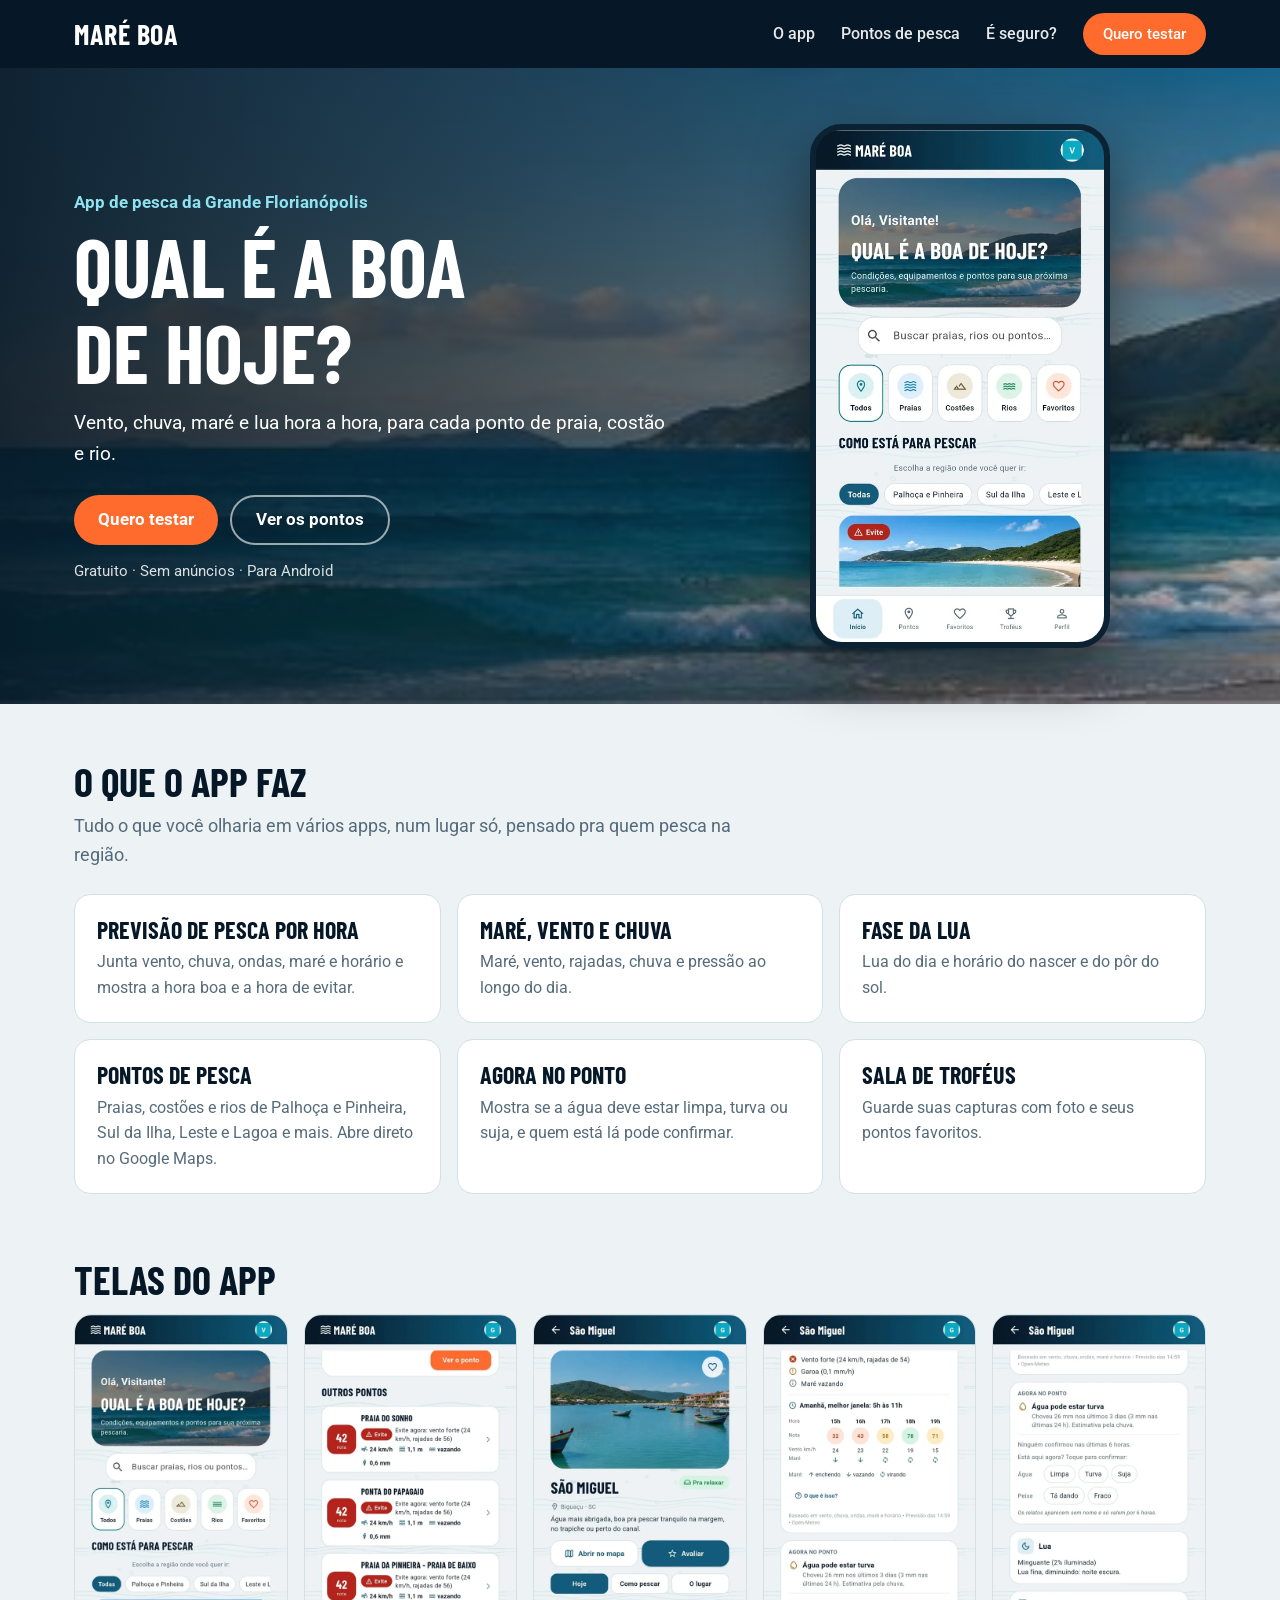
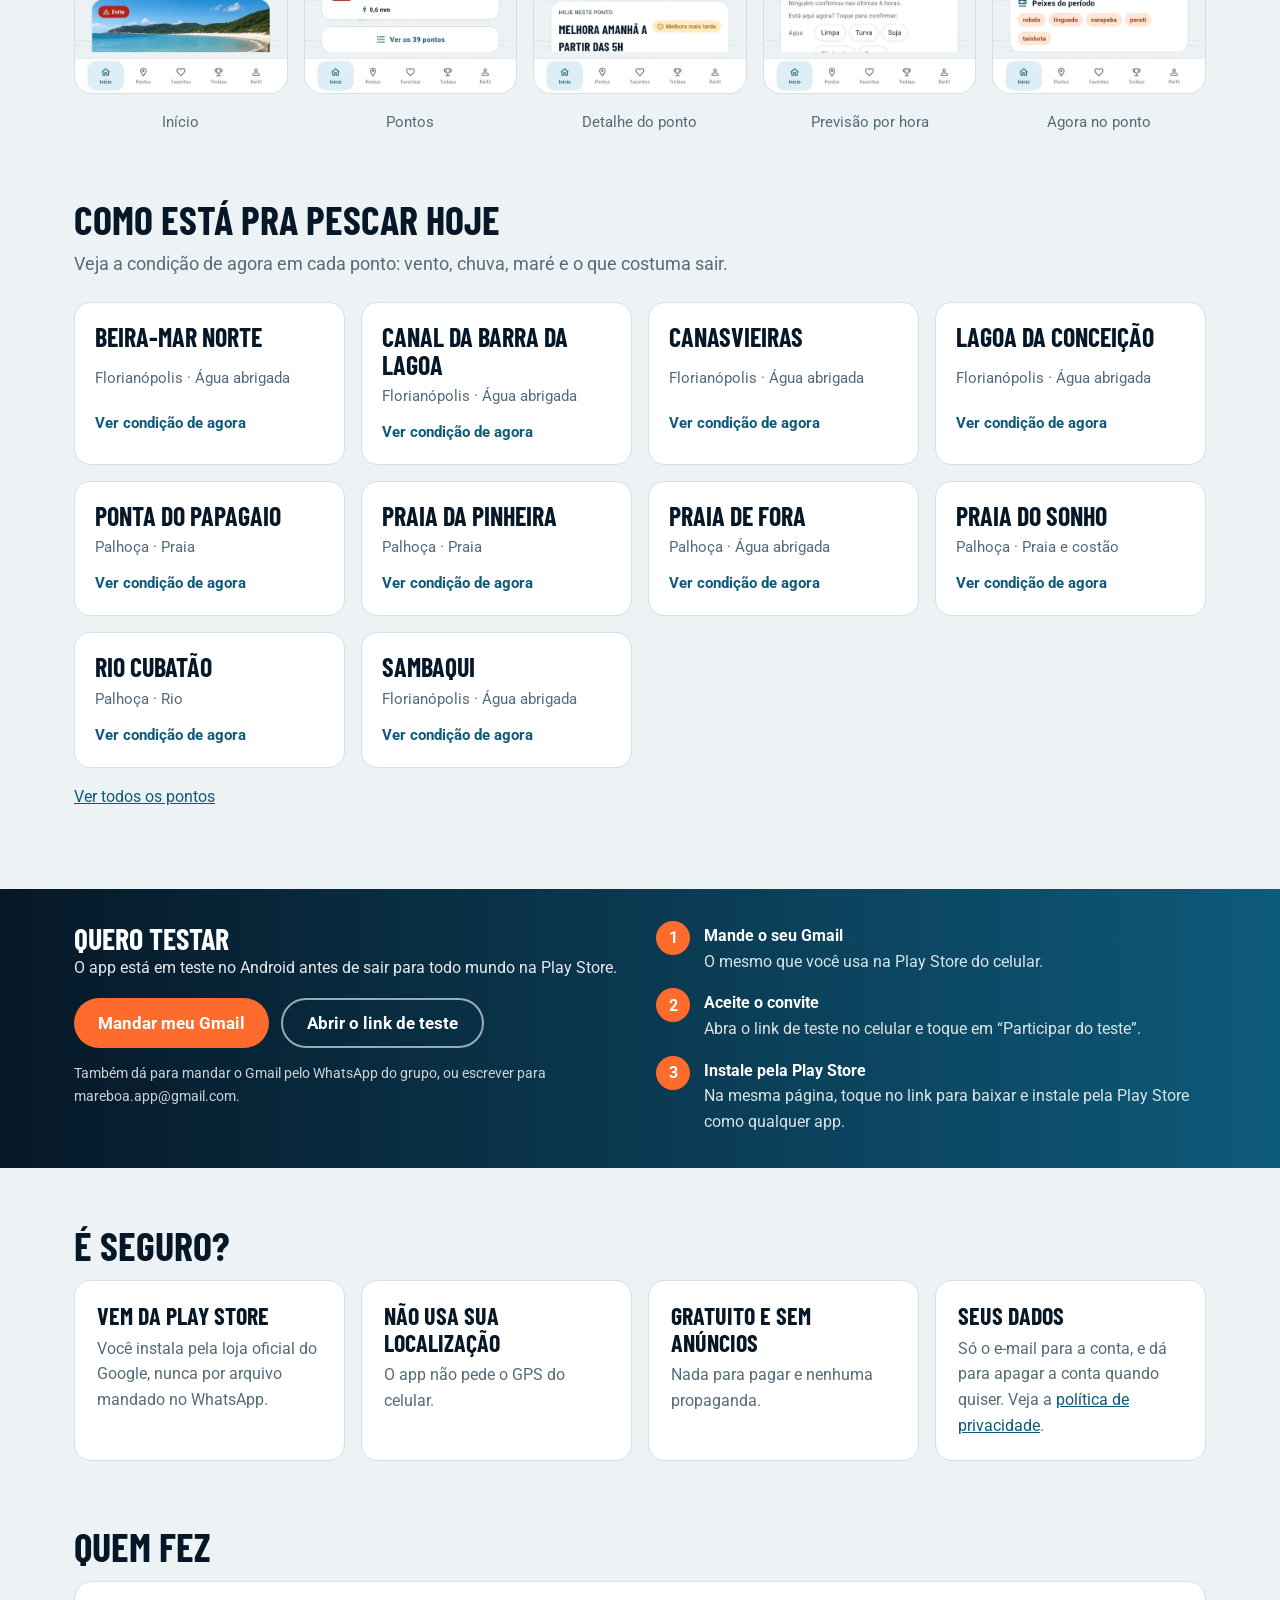
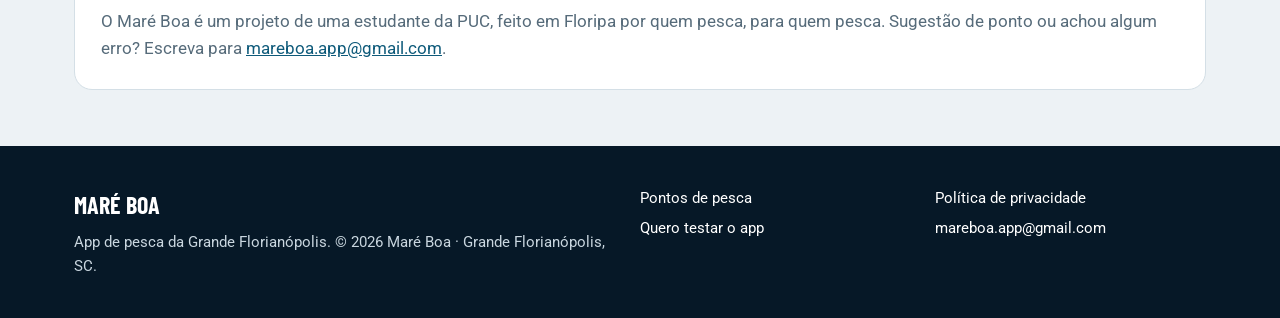
==== index.html @ 7b596baa "Site novo: paginas dos pontos de pesca com condicao ao vivo, layout de site e sitemap" ====
<!doctype html>
<html lang="pt-BR">
<head>
<meta charset="utf-8">
<meta name="viewport" content="width=device-width, initial-scale=1">
<title>Maré Boa · App de pesca da Grande Florianópolis</title>
<meta name="description" content="Pontos de pesca, vento, chuva, maré e lua hora a hora na Grande Florianópolis. App gratuito, sem anúncios.">
<link rel="canonical" href="https://mareboa.app.br/">
<meta name="theme-color" content="#061827">
<meta property="og:type" content="website">
<meta property="og:title" content="Maré Boa · Qual é a boa de hoje?">
<meta property="og:description" content="Pontos de pesca, vento, chuva, maré e lua hora a hora na Grande Florianópolis. Gratuito e sem anúncios.">
<meta property="og:image" content="https://mareboa.app.br/img/destaque.jpg">
<meta property="og:url" content="https://mareboa.app.br/">
<link rel="icon" href="favicon.png" type="image/png">
<link rel="apple-touch-icon" href="apple-touch-icon.png">
<script>
// Link de "redefinir senha" do e-mail chega aqui; manda para a página certa
(function () {
  var h = location.hash;
  if (/type=recovery/.test(h) || /error_code=/.test(h)) {
    location.replace("redefinir-senha/" + h);
  }
})();
</script>
<link rel="preconnect" href="https://fonts.googleapis.com">
<link rel="stylesheet" href="https://fonts.googleapis.com/css2?family=Barlow+Condensed:wght@600;700&family=Roboto:wght@400;500;700&display=swap">
<link rel="stylesheet" href="/pontos/pontos.css">
<style>
/* Página inicial: usa o mesmo estilo das páginas dos pontos (pontos/pontos.css) */
.home-hero .wrap { display: grid; grid-template-columns: minmax(0, 1.1fr) minmax(0, .9fr); gap: 40px; align-items: center; padding-top: 56px; padding-bottom: 56px; }
.home-hero h1 { max-width: 12ch; }
.home-hero .btns { display: flex; flex-wrap: wrap; gap: 12px; margin-top: 26px; }
.home-hero .btn-ghost { border: 2px solid rgba(255,255,255,.6); color: #fff; }
.home-hero .facts-line { margin-top: 14px; font-size: 15px; opacity: .85; }
.phone { justify-self: center; width: min(300px, 100%); border-radius: 32px; border: 6px solid #0B2233; box-shadow: 0 24px 60px rgba(0,0,0,.45); overflow: hidden; background: #0B2233; }
.phone img { display: block; width: 100%; height: auto; }
@media (max-width: 860px) { .home-hero .wrap { grid-template-columns: minmax(0, 1fr); padding-top: 30px; padding-bottom: 36px; } .phone { display: none; } }

.section { padding-top: 56px; padding-bottom: 8px; }
.section > h2 { font-size: clamp(30px, 4vw, 40px); }
.lead { color: var(--soft); font-size: 18px; max-width: 44rem; margin: -4px 0 24px; }
.features { display: grid; grid-template-columns: repeat(3, minmax(0, 1fr)); gap: 16px; }
.feature { background: var(--surface); border: 1px solid var(--border); border-radius: 16px; padding: 22px; }
.feature b { display: block; font-family: var(--title); font-size: 24px; line-height: 1.1; color: var(--primary-dark); text-transform: uppercase; margin-bottom: 6px; }
.feature span { color: var(--soft); }
@media (max-width: 900px) { .features { grid-template-columns: repeat(2, minmax(0, 1fr)); } }
@media (max-width: 560px) { .features { grid-template-columns: minmax(0, 1fr); } }

.shots { display: grid; grid-template-columns: repeat(5, minmax(0, 1fr)); gap: 16px; }
.shots figure { margin: 0; }
.shots img { width: 100%; height: auto; aspect-ratio: 9 / 16; border-radius: 18px; border: 1px solid var(--border); background: var(--surface); }
.shots figcaption { font-size: 15px; color: var(--soft); text-align: center; margin-top: 8px; }
.hint { display: none; font-size: 14px; color: var(--soft); margin: 6px 0 0; }
@media (max-width: 900px) {
  .shots { display: flex; overflow-x: auto; scroll-snap-type: x mandatory; margin: 0 -16px; padding: 2px 16px 8px; }
  .shots figure { flex: 0 0 auto; width: 190px; scroll-snap-align: start; }
  .hint { display: block; }
}

.band .testar { display: grid; grid-template-columns: minmax(0, 1fr) minmax(0, 1fr); gap: 32px; align-items: start; }
.testar h2 { color: #fff; }
.testar p { margin: 0 0 18px; opacity: .9; }
.steps { margin: 0; padding: 0; list-style: none; counter-reset: s; display: grid; gap: 16px; }
.steps li { position: relative; padding-left: 48px; counter-increment: s; }
.steps li::before { content: counter(s); position: absolute; left: 0; top: -2px; width: 34px; height: 34px; border-radius: 50%; background: var(--accent); color: #fff; font-weight: 700; display: grid; place-items: center; }
.steps b { display: block; }
.steps span { opacity: .85; }
.testar .btns { display: flex; flex-wrap: wrap; gap: 12px; margin-top: 8px; }
.testar .btn-ghost { border: 2px solid rgba(255,255,255,.6); color: #fff; }
.testar .note { font-size: 14px; opacity: .8; margin: 14px 0 0; }
@media (max-width: 860px) { .band .testar { grid-template-columns: minmax(0, 1fr); gap: 20px; } }

.safe { display: grid; grid-template-columns: repeat(4, minmax(0, 1fr)); gap: 16px; }
@media (max-width: 900px) { .safe { grid-template-columns: repeat(2, minmax(0, 1fr)); } }
@media (max-width: 560px) { .safe { grid-template-columns: minmax(0, 1fr); } }
.quem { padding-bottom: 56px; }
.quem .card p { margin: 0; color: var(--soft); font-size: 17px; }
</style>
</head>
<body>

<header class="bar"><div class="wrap">
  <a class="logo" href="/">MARÉ BOA</a>
  <nav class="menu"><a href="#app">O app</a><a href="/pontos/">Pontos de pesca</a><a href="#seguro">É seguro?</a><a class="btn btn-accent" href="#testar">Quero testar</a></nav>
</div></header>

<section class="hero home-hero"><div class="wrap">
  <div>
    <div class="where">App de pesca da Grande Florianópolis</div>
    <h1>Qual é a boa de hoje?</h1>
    <p>Vento, chuva, maré e lua hora a hora, para cada ponto de praia, costão e rio.</p>
    <div class="btns">
      <a class="btn btn-accent" href="#testar">Quero testar</a>
      <a class="btn btn-ghost" href="/pontos/">Ver os pontos</a>
    </div>
    <p class="facts-line">Gratuito · Sem anúncios · Para Android</p>
  </div>
  <div class="phone"><img src="img/1-inicio.webp" alt="Tela inicial do app Maré Boa" width="540" height="960"></div>
</div></section>

<section class="wrap section" id="app">
  <h2>O que o app faz</h2>
  <p class="lead">Tudo o que você olharia em vários apps, num lugar só, pensado pra quem pesca na região.</p>
  <div class="features">
    <div class="feature"><b>Previsão de pesca por hora</b><span>Junta vento, chuva, ondas, maré e horário e mostra a hora boa e a hora de evitar.</span></div>
    <div class="feature"><b>Maré, vento e chuva</b><span>Maré, vento, rajadas, chuva e pressão ao longo do dia.</span></div>
    <div class="feature"><b>Fase da lua</b><span>Lua do dia e horário do nascer e do pôr do sol.</span></div>
    <div class="feature"><b>Pontos de pesca</b><span>Praias, costões e rios de Palhoça e Pinheira, Sul da Ilha, Leste e Lagoa e mais. Abre direto no Google Maps.</span></div>
    <div class="feature"><b>Agora no ponto</b><span>Mostra se a água deve estar limpa, turva ou suja, e quem está lá pode confirmar.</span></div>
    <div class="feature"><b>Sala de Troféus</b><span>Guarde suas capturas com foto e seus pontos favoritos.</span></div>
  </div>
</section>

<section class="wrap section">
  <h2>Telas do app</h2>
  <div class="shots" tabindex="0" aria-label="Telas do app">
    <figure><img src="img/1-inicio.webp" alt="Tela inicial" width="540" height="960" loading="lazy"><figcaption>Início</figcaption></figure>
    <figure><img src="img/2-pontos.webp" alt="Lista de pontos de pesca" width="540" height="960" loading="lazy"><figcaption>Pontos</figcaption></figure>
    <figure><img src="img/3-ponto.webp" alt="Detalhe de um ponto" width="540" height="960" loading="lazy"><figcaption>Detalhe do ponto</figcaption></figure>
    <figure><img src="img/4-previsao-por-hora.webp" alt="Previsão por hora" width="540" height="960" loading="lazy"><figcaption>Previsão por hora</figcaption></figure>
    <figure><img src="img/5-agora-no-ponto.webp" alt="Agora no ponto" width="540" height="960" loading="lazy"><figcaption>Agora no ponto</figcaption></figure>
  </div>
  <p class="hint">Arraste para o lado para ver mais.</p>
</section>

<section class="wrap section" id="pontos">
  <h2>Como está pra pescar hoje</h2>
  <p class="lead">Veja a condição de agora em cada ponto: vento, chuva, maré e o que costuma sair.</p>
  <div class="cards">
<!-- pontos:inicio -->
    <a class="pcard" href="/pontos/beira-mar-norte/"><strong>Beira-mar Norte</strong><span>Florianópolis · Água abrigada</span><em>Ver condição de agora</em></a>
    <a class="pcard" href="/pontos/canal-da-barra-da-lagoa/"><strong>Canal da Barra da Lagoa</strong><span>Florianópolis · Água abrigada</span><em>Ver condição de agora</em></a>
    <a class="pcard" href="/pontos/canasvieiras/"><strong>Canasvieiras</strong><span>Florianópolis · Água abrigada</span><em>Ver condição de agora</em></a>
    <a class="pcard" href="/pontos/lagoa-da-conceicao/"><strong>Lagoa da Conceição</strong><span>Florianópolis · Água abrigada</span><em>Ver condição de agora</em></a>
    <a class="pcard" href="/pontos/ponta-do-papagaio/"><strong>Ponta do Papagaio</strong><span>Palhoça · Praia</span><em>Ver condição de agora</em></a>
    <a class="pcard" href="/pontos/praia-da-pinheira/"><strong>Praia da Pinheira</strong><span>Palhoça · Praia</span><em>Ver condição de agora</em></a>
    <a class="pcard" href="/pontos/praia-de-fora/"><strong>Praia de Fora</strong><span>Palhoça · Água abrigada</span><em>Ver condição de agora</em></a>
    <a class="pcard" href="/pontos/praia-do-sonho/"><strong>Praia do Sonho</strong><span>Palhoça · Praia e costão</span><em>Ver condição de agora</em></a>
    <a class="pcard" href="/pontos/rio-cubatao/"><strong>Rio Cubatão</strong><span>Palhoça · Rio</span><em>Ver condição de agora</em></a>
    <a class="pcard" href="/pontos/sambaqui/"><strong>Sambaqui</strong><span>Florianópolis · Água abrigada</span><em>Ver condição de agora</em></a>
<!-- pontos:fim -->
  </div>
  <p><a href="/pontos/">Ver todos os pontos</a></p>
</section>

<section class="band section-band" id="testar" style="margin-top:56px"><div class="wrap testar">
  <div>
    <h2>Quero testar</h2>
    <p>O app está em teste no Android antes de sair para todo mundo na Play Store.</p>
    <div class="btns">
      <a class="btn btn-accent" href="mailto:mareboa.app@gmail.com?subject=Quero%20testar%20o%20Mar%C3%A9%20Boa&amp;body=Oi!%20Quero%20testar%20o%20Mar%C3%A9%20Boa.%20Meu%20Gmail%20%C3%A9%3A%20">Mandar meu Gmail</a>
      <a class="btn btn-ghost" href="https://play.google.com/apps/testing/io.github.geaninesilva.mare_boa">Abrir o link de teste</a>
    </div>
    <p class="note">Também dá para mandar o Gmail pelo WhatsApp do grupo, ou escrever para mareboa.app@gmail.com.</p>
  </div>
  <ol class="steps">
    <li><b>Mande o seu Gmail</b><span>O mesmo que você usa na Play Store do celular.</span></li>
    <li><b>Aceite o convite</b><span>Abra o link de teste no celular e toque em “Participar do teste”.</span></li>
    <li><b>Instale pela Play Store</b><span>Na mesma página, toque no link para baixar e instale pela Play Store como qualquer app.</span></li>
  </ol>
</div></section>

<section class="wrap section" id="seguro">
  <h2>É seguro?</h2>
  <div class="safe">
    <div class="feature"><b>Vem da Play Store</b><span>Você instala pela loja oficial do Google, nunca por arquivo mandado no WhatsApp.</span></div>
    <div class="feature"><b>Não usa sua localização</b><span>O app não pede o GPS do celular.</span></div>
    <div class="feature"><b>Gratuito e sem anúncios</b><span>Nada para pagar e nenhuma propaganda.</span></div>
    <div class="feature"><b>Seus dados</b><span>Só o e-mail para a conta, e dá para apagar a conta quando quiser. Veja a <a href="privacidade/">política de privacidade</a>.</span></div>
  </div>
</section>

<section class="wrap section quem">
  <h2>Quem fez</h2>
  <div class="card"><p>O Maré Boa é um projeto de uma estudante da PUC, feito em Floripa por quem pesca, para quem pesca. Sugestão de ponto ou achou algum erro? Escreva para <a href="mailto:mareboa.app@gmail.com">mareboa.app@gmail.com</a>.</p></div>
</section>

<footer><div class="wrap">
  <div><strong>MARÉ BOA</strong><p>App de pesca da Grande Florianópolis. © 2026 Maré Boa · Grande Florianópolis, SC.</p></div>
  <div><a href="/pontos/">Pontos de pesca</a><a href="#testar">Quero testar o app</a></div>
  <div><a href="privacidade/">Política de privacidade</a><a href="mailto:mareboa.app@gmail.com">mareboa.app@gmail.com</a></div>
</div></footer>

</body>
</html>
---- pontos/pontos.css ----
/* Páginas dos pontos: cores e fontes do app, layout de site (largo no computador) */
:root {
  --primary: #0E5A7A; --primary-dark: #061827; --secondary: #10A9C2; --accent: #FF6B2C;
  --bg: #EDF2F5; --surface: #FFFFFF; --surface-soft: #E8EFF3; --text: #12283A; --soft: #566B7A; --border: #D4DFE6;
  --ok: #1E9E5A; --warn: #E0A100; --bad: #C8352B;
  --title: "Barlow Condensed", "Arial Narrow", sans-serif;
  --body: Roboto, "Segoe UI", system-ui, sans-serif;
  --wide: 1180px;
}
* { box-sizing: border-box; min-width: 0; }
body { margin: 0; color: var(--text); font-family: var(--body); font-size: 16px; line-height: 1.6; background: var(--bg); overflow-x: clip; }
a { color: var(--primary); }
.wrap { max-width: var(--wide); margin: 0 auto; padding: 0 24px; }
h1, h2, h3 { font-family: var(--title); font-weight: 700; line-height: 1.05; margin: 0; }
h2 { font-size: 30px; text-transform: uppercase; color: var(--primary-dark); margin-bottom: 14px; }
h3 { font-size: 28px; }

/* topo */
.bar { background: var(--primary-dark); color: #fff; position: sticky; top: 0; z-index: 10; }
.bar .wrap { display: flex; align-items: center; justify-content: space-between; height: 68px; gap: 16px; }
.logo { font-family: var(--title); font-weight: 700; font-size: 28px; color: #fff; text-decoration: none; letter-spacing: .02em; }
.menu { display: flex; align-items: center; gap: 26px; }
.menu a { color: #fff; text-decoration: none; font-weight: 500; opacity: .9; }
.menu a:hover { opacity: 1; text-decoration: underline; }
.menu .btn { opacity: 1; min-height: 42px; padding: 0 20px; font-size: 15px; }
.menu .btn:hover { text-decoration: none; }

/* faixa de destaque, largura total */
.hero { color: #fff; background: linear-gradient(90deg, rgba(6,24,39,.92), rgba(6,24,39,.55) 55%, rgba(6,24,39,.25)), url(/img/hero.jpg) center / cover; }
.hero .wrap { padding-top: 42px; padding-bottom: 46px; }
.crumbs { font-size: 14px; opacity: .85; margin-bottom: 18px; }
.crumbs a { color: #fff; }
.where { font-weight: 700; font-size: 17px; color: #8FE3F0; margin-bottom: 6px; }
.hero h1 { font-size: clamp(44px, 7vw, 82px); text-transform: uppercase; max-width: 16ch; }
.hero p { font-size: 19px; max-width: 40rem; margin: 14px 0 0; }
.pills { display: flex; flex-wrap: wrap; gap: 8px; margin-top: 18px; }
.pill { background: rgba(255,255,255,.14); border: 1px solid rgba(255,255,255,.3); border-radius: 999px; padding: 4px 14px; font-size: 14px; }

/* corpo em duas colunas no computador */
.page { display: grid; grid-template-columns: minmax(0, 1fr) 360px; gap: 28px; padding-top: 32px; padding-bottom: 56px; align-items: start; }
.main, .side { display: grid; gap: 24px; }
.side { position: sticky; top: 92px; }
@media (max-width: 960px) {
  .page { display: flex; flex-direction: column; gap: 20px; }
  .main, .side { display: contents; }
  .o1 { order: 1; } .o2 { order: 2; } .o3 { order: 3; } .o4 { order: 4; } .o5 { order: 5; }
}
.card { background: var(--surface); border: 1px solid var(--border); border-radius: 18px; padding: 26px; }
@media (max-width: 600px) {
  .wrap { padding-left: 16px; padding-right: 16px; } .card { padding: 20px; } .menu a:not(.btn) { display: none; }
  .hero .wrap { padding-top: 26px; padding-bottom: 30px; } .hero p { font-size: 17px; }
}

/* condição ao vivo */
.loading { color: var(--soft); }
.live-top { display: grid; grid-template-columns: auto minmax(0, 1fr); gap: 22px; align-items: center; }
.score { width: 108px; height: 108px; border-radius: 22px; color: #fff; display: flex; flex-direction: column; align-items: center; justify-content: center; }
.score b { font-family: var(--title); font-size: 54px; line-height: 1; }
.score small { font-size: 14px; opacity: .9; }
.tag { display: inline-block; border-radius: 999px; padding: 2px 12px; font-weight: 700; font-size: 14px; color: #fff; margin-bottom: 6px; }
.lv-bom { background: var(--ok); } .lv-razoavel { background: var(--warn); } .lv-ruim { background: #8A99A6; } .lv-evite { background: var(--bad); }
.live-grid { display: grid; grid-template-columns: minmax(0, 1fr) minmax(0, 1fr); gap: 22px; margin-top: 22px; }
@media (max-width: 700px) { .live-grid { grid-template-columns: minmax(0, 1fr); } .score { width: 88px; height: 88px; } .score b { font-size: 42px; } }
.reasons { list-style: none; padding: 0; margin: 0; display: grid; gap: 8px; }
.reasons li { padding-left: 22px; position: relative; }
.reasons li::before { content: ""; position: absolute; left: 3px; top: 8px; width: 11px; height: 11px; border-radius: 50%; background: var(--soft); }
.reasons .r-ok::before { background: var(--ok); } .reasons .r-warn::before { background: var(--warn); } .reasons .r-bad::before { background: var(--bad); }
.label { font-size: 13px; font-weight: 700; color: var(--soft); text-transform: uppercase; letter-spacing: .04em; margin: 0 0 8px; }
.strip { display: grid; grid-template-columns: repeat(6, minmax(0, 1fr)); gap: 6px; text-align: center; }
.strip span { display: block; font-size: 14px; color: var(--soft); }
.strip b { display: inline-flex; width: 42px; height: 42px; border-radius: 50%; align-items: center; justify-content: center; color: #fff; font-size: 15px; }
.water { margin-top: 22px; padding: 14px 16px; border-radius: 14px; background: var(--surface-soft); display: grid; gap: 2px; }
.water span { color: var(--soft); font-size: 15px; }
.w-limpa strong { color: var(--ok); } .w-turva strong { color: #B07F00; } .w-suja strong { color: var(--bad); }
.src { color: var(--soft); font-size: 13px; margin: 16px 0 0; }

/* conteúdo */
.chip { display: inline-block; background: #FFE3D6; color: #A9461C; font-weight: 700; border-radius: 999px; padding: 5px 15px; margin: 0 6px 8px 0; font-size: 15px; }
.facts { display: grid; grid-template-columns: repeat(3, minmax(0, 1fr)); gap: 14px; margin: 0 0 20px; }
.facts div { background: var(--surface-soft); border-radius: 14px; padding: 14px; }
.facts dt { font-size: 13px; font-weight: 700; color: var(--soft); text-transform: uppercase; letter-spacing: .04em; }
.facts dd { margin: 4px 0 0; font-weight: 500; }
@media (max-width: 700px) { .facts { grid-template-columns: minmax(0, 1fr); } }
.btn { display: inline-flex; align-items: center; justify-content: center; min-height: 50px; padding: 0 24px; border-radius: 999px; font-weight: 700; font-size: 17px; text-decoration: none; }
.btn-accent { background: var(--accent); color: #fff; }
.btn-line { border: 2px solid var(--primary); color: var(--primary); }

/* chamada pro app (coluna da direita) */
.cta { background: linear-gradient(160deg, var(--primary-dark), var(--primary)); color: #fff; border: 0; }
.cta h2 { color: #fff; }
.cta ul { margin: 0 0 20px; padding-left: 20px; display: grid; gap: 6px; }
.cta .btn { width: 100%; }
.cta small { display: block; margin-top: 10px; opacity: .85; text-align: center; }

.others { display: grid; gap: 8px; list-style: none; padding: 0; margin: 0; }
.others a { display: flex; justify-content: space-between; gap: 10px; text-decoration: none; padding: 12px 14px; border: 1px solid var(--border); border-radius: 12px; color: var(--text); }
.others a:hover { border-color: var(--primary); }
.others a span { color: var(--soft); font-size: 14px; }

/* lista de pontos: grade de cartões */
.cidade { margin-bottom: 34px; }
.cards { display: grid; grid-template-columns: repeat(auto-fill, minmax(260px, 1fr)); gap: 16px; }
.pcard { display: grid; gap: 6px; background: var(--surface); border: 1px solid var(--border); border-radius: 16px; padding: 20px; text-decoration: none; color: var(--text); }
.pcard:hover { border-color: var(--primary); box-shadow: 0 6px 18px rgba(6,24,39,.08); }
.pcard strong { font-family: var(--title); font-size: 26px; line-height: 1.05; color: var(--primary-dark); text-transform: uppercase; }
.pcard span { color: var(--soft); font-size: 15px; }
.pcard em { font-style: normal; color: var(--primary); font-weight: 700; font-size: 15px; margin-top: 6px; }
.band { background: linear-gradient(90deg, var(--primary-dark), var(--primary)); color: #fff; }
.band .wrap { display: flex; flex-wrap: wrap; align-items: center; justify-content: space-between; gap: 18px; padding-top: 34px; padding-bottom: 34px; }
.band h2 { color: #fff; margin: 0; }
.band p { margin: 6px 0 0; opacity: .9; }

/* rodapé */
footer { background: var(--primary-dark); color: #C9D6DF; font-size: 15px; }
footer .wrap { display: grid; grid-template-columns: 2fr 1fr 1fr; gap: 24px; padding-top: 40px; padding-bottom: 40px; }
footer strong { color: #fff; font-family: var(--title); font-size: 24px; display: block; margin-bottom: 6px; }
footer a { color: #fff; display: block; text-decoration: none; margin-bottom: 6px; }
footer p { margin: 0; }
@media (max-width: 700px) { footer .wrap { grid-template-columns: minmax(0, 1fr); } }
@media (max-width: 600px) {
  .cards { grid-template-columns: repeat(2, minmax(0, 1fr)); gap: 10px; }
  .pcard { padding: 14px; gap: 4px; }
  .pcard strong { font-size: 20px; }
  .pcard span { font-size: 13px; }
  .pcard em { font-size: 13px; }
}
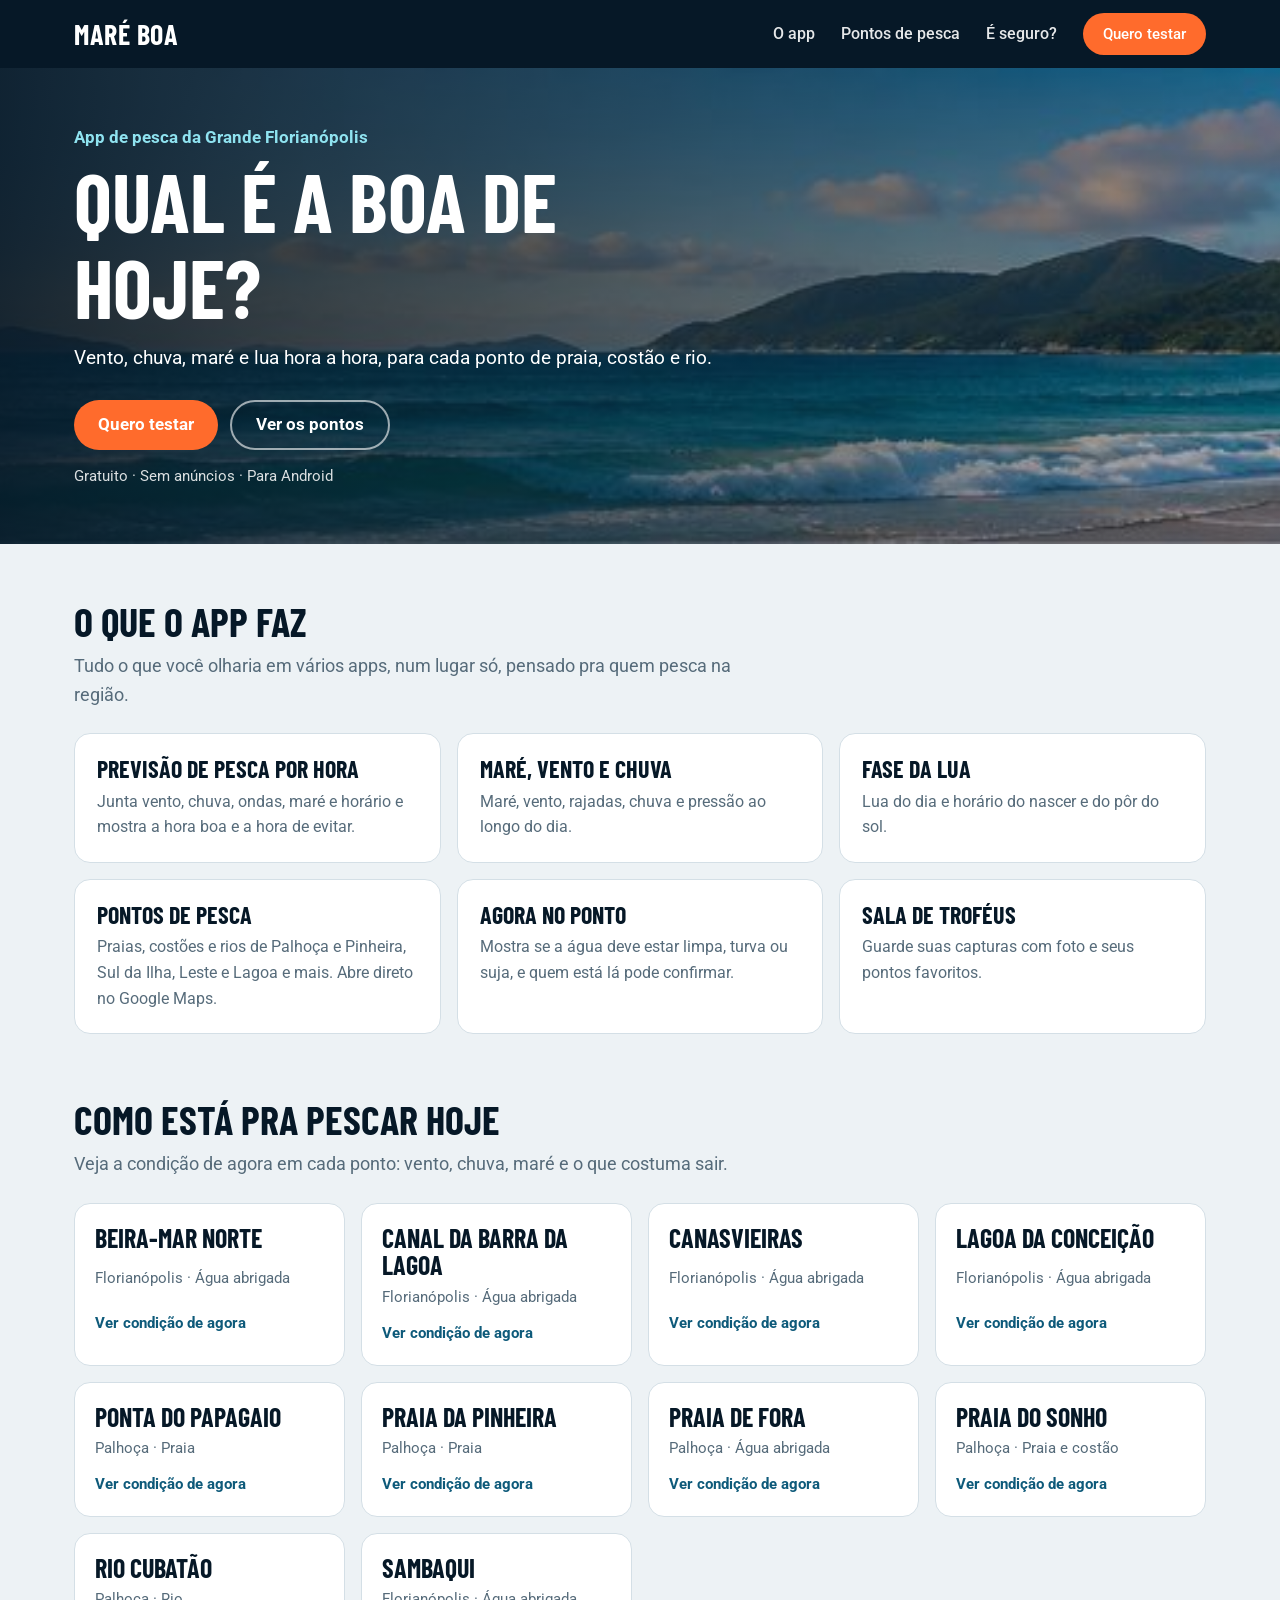
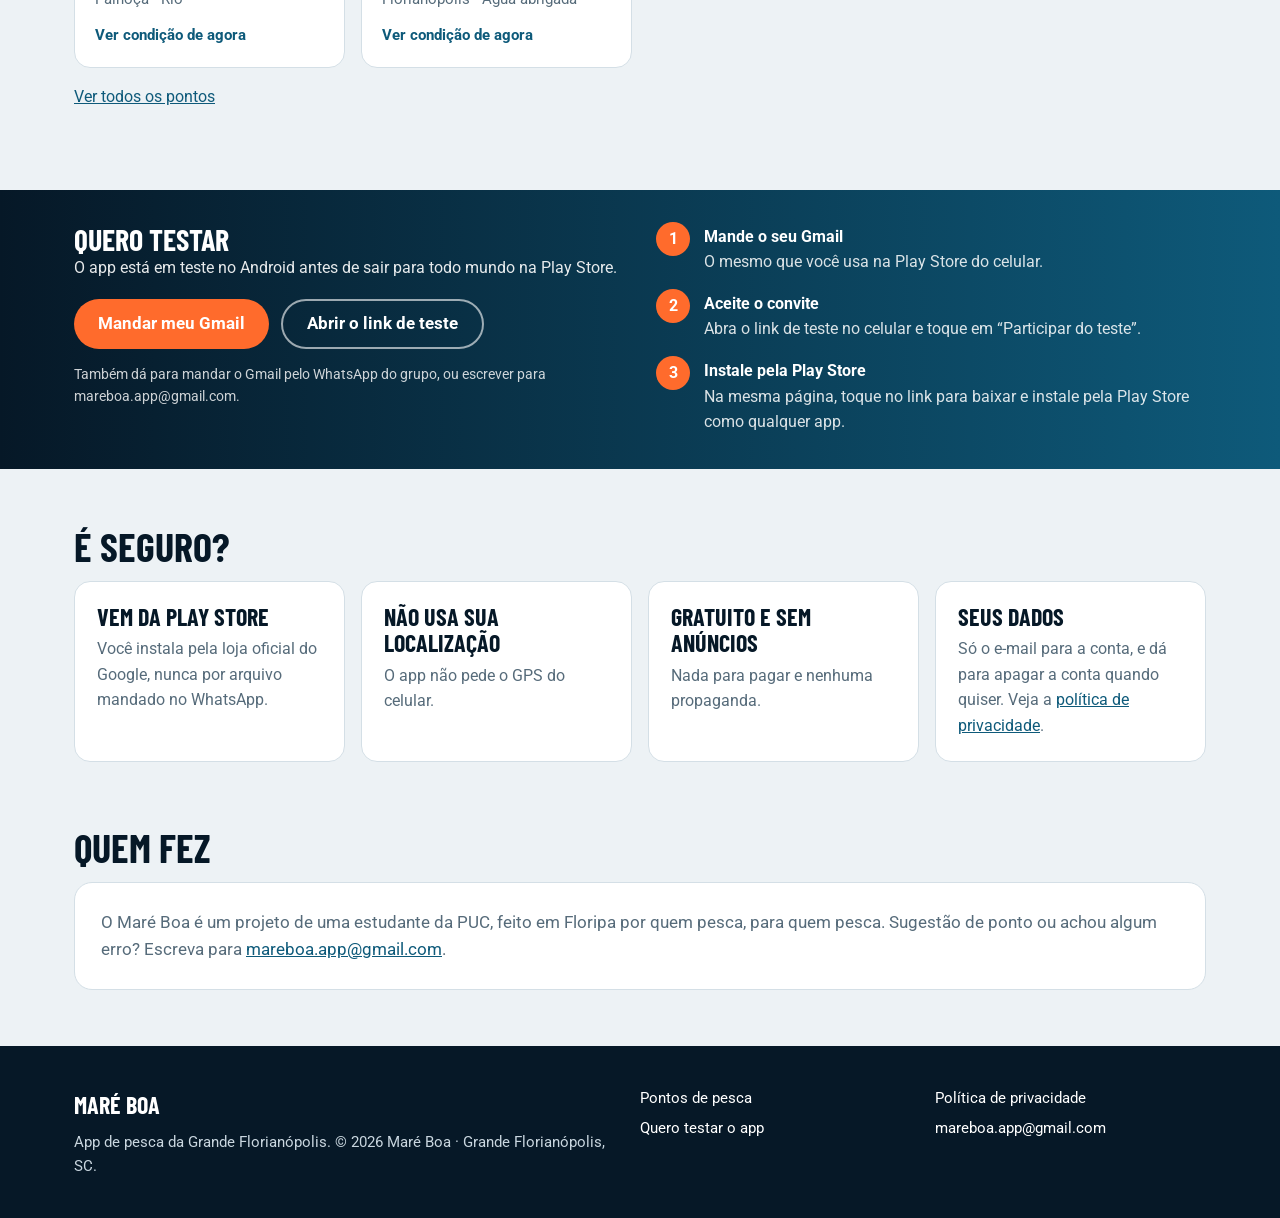
==== commit 71ff6838: "Tira as telas do app do site" ====
--- a/index.html
+++ b/index.html
@@ -28,15 +28,12 @@
 <link rel="stylesheet" href="/pontos/pontos.css">
 <style>
 /* Página inicial: usa o mesmo estilo das páginas dos pontos (pontos/pontos.css) */
-.home-hero .wrap { display: grid; grid-template-columns: minmax(0, 1.1fr) minmax(0, .9fr); gap: 40px; align-items: center; padding-top: 56px; padding-bottom: 56px; }
-.home-hero h1 { max-width: 12ch; }
+.home-hero .wrap { display: grid; grid-template-columns: minmax(0, 1fr); gap: 40px; align-items: center; padding-top: 56px; padding-bottom: 56px; }
+.home-hero h1 { max-width: 14ch; }
 .home-hero .btns { display: flex; flex-wrap: wrap; gap: 12px; margin-top: 26px; }
 .home-hero .btn-ghost { border: 2px solid rgba(255,255,255,.6); color: #fff; }
 .home-hero .facts-line { margin-top: 14px; font-size: 15px; opacity: .85; }
-.phone { justify-self: center; width: min(300px, 100%); border-radius: 32px; border: 6px solid #0B2233; box-shadow: 0 24px 60px rgba(0,0,0,.45); overflow: hidden; background: #0B2233; }
-.phone img { display: block; width: 100%; height: auto; }
-@media (max-width: 860px) { .home-hero .wrap { grid-template-columns: minmax(0, 1fr); padding-top: 30px; padding-bottom: 36px; } .phone { display: none; } }
-
+@media (max-width: 860px) { .home-hero .wrap { padding-top: 30px; padding-bottom: 36px; } }
 .section { padding-top: 56px; padding-bottom: 8px; }
 .section > h2 { font-size: clamp(30px, 4vw, 40px); }
 .lead { color: var(--soft); font-size: 18px; max-width: 44rem; margin: -4px 0 24px; }
@@ -47,16 +44,6 @@
 @media (max-width: 900px) { .features { grid-template-columns: repeat(2, minmax(0, 1fr)); } }
 @media (max-width: 560px) { .features { grid-template-columns: minmax(0, 1fr); } }
 
-.shots { display: grid; grid-template-columns: repeat(5, minmax(0, 1fr)); gap: 16px; }
-.shots figure { margin: 0; }
-.shots img { width: 100%; height: auto; aspect-ratio: 9 / 16; border-radius: 18px; border: 1px solid var(--border); background: var(--surface); }
-.shots figcaption { font-size: 15px; color: var(--soft); text-align: center; margin-top: 8px; }
-.hint { display: none; font-size: 14px; color: var(--soft); margin: 6px 0 0; }
-@media (max-width: 900px) {
-  .shots { display: flex; overflow-x: auto; scroll-snap-type: x mandatory; margin: 0 -16px; padding: 2px 16px 8px; }
-  .shots figure { flex: 0 0 auto; width: 190px; scroll-snap-align: start; }
-  .hint { display: block; }
-}
 
 .band .testar { display: grid; grid-template-columns: minmax(0, 1fr) minmax(0, 1fr); gap: 32px; align-items: start; }
 .testar h2 { color: #fff; }
@@ -96,7 +83,6 @@
     </div>
     <p class="facts-line">Gratuito · Sem anúncios · Para Android</p>
   </div>
-  <div class="phone"><img src="img/1-inicio.webp" alt="Tela inicial do app Maré Boa" width="540" height="960"></div>
 </div></section>
 
 <section class="wrap section" id="app">
@@ -110,18 +96,6 @@
     <div class="feature"><b>Agora no ponto</b><span>Mostra se a água deve estar limpa, turva ou suja, e quem está lá pode confirmar.</span></div>
     <div class="feature"><b>Sala de Troféus</b><span>Guarde suas capturas com foto e seus pontos favoritos.</span></div>
   </div>
-</section>
-
-<section class="wrap section">
-  <h2>Telas do app</h2>
-  <div class="shots" tabindex="0" aria-label="Telas do app">
-    <figure><img src="img/1-inicio.webp" alt="Tela inicial" width="540" height="960" loading="lazy"><figcaption>Início</figcaption></figure>
-    <figure><img src="img/2-pontos.webp" alt="Lista de pontos de pesca" width="540" height="960" loading="lazy"><figcaption>Pontos</figcaption></figure>
-    <figure><img src="img/3-ponto.webp" alt="Detalhe de um ponto" width="540" height="960" loading="lazy"><figcaption>Detalhe do ponto</figcaption></figure>
-    <figure><img src="img/4-previsao-por-hora.webp" alt="Previsão por hora" width="540" height="960" loading="lazy"><figcaption>Previsão por hora</figcaption></figure>
-    <figure><img src="img/5-agora-no-ponto.webp" alt="Agora no ponto" width="540" height="960" loading="lazy"><figcaption>Agora no ponto</figcaption></figure>
-  </div>
-  <p class="hint">Arraste para o lado para ver mais.</p>
 </section>
 
 <section class="wrap section" id="pontos">
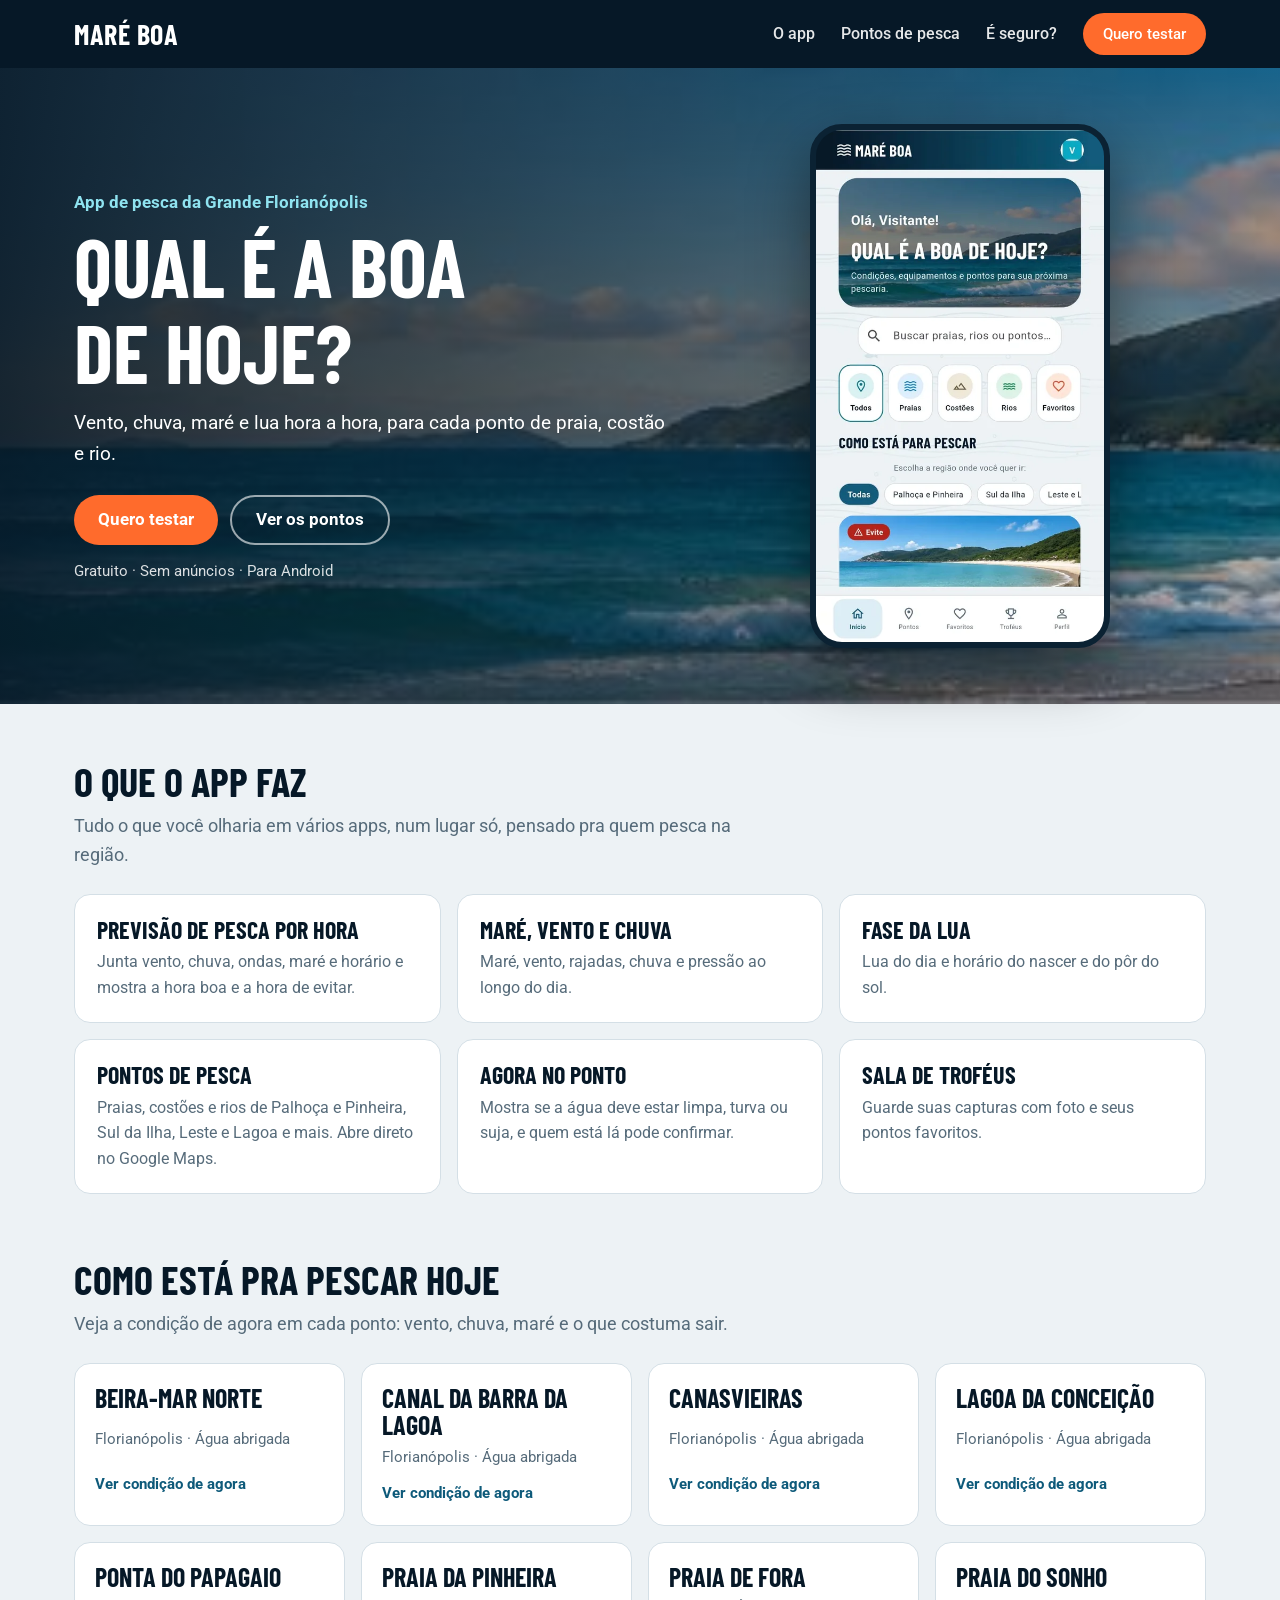
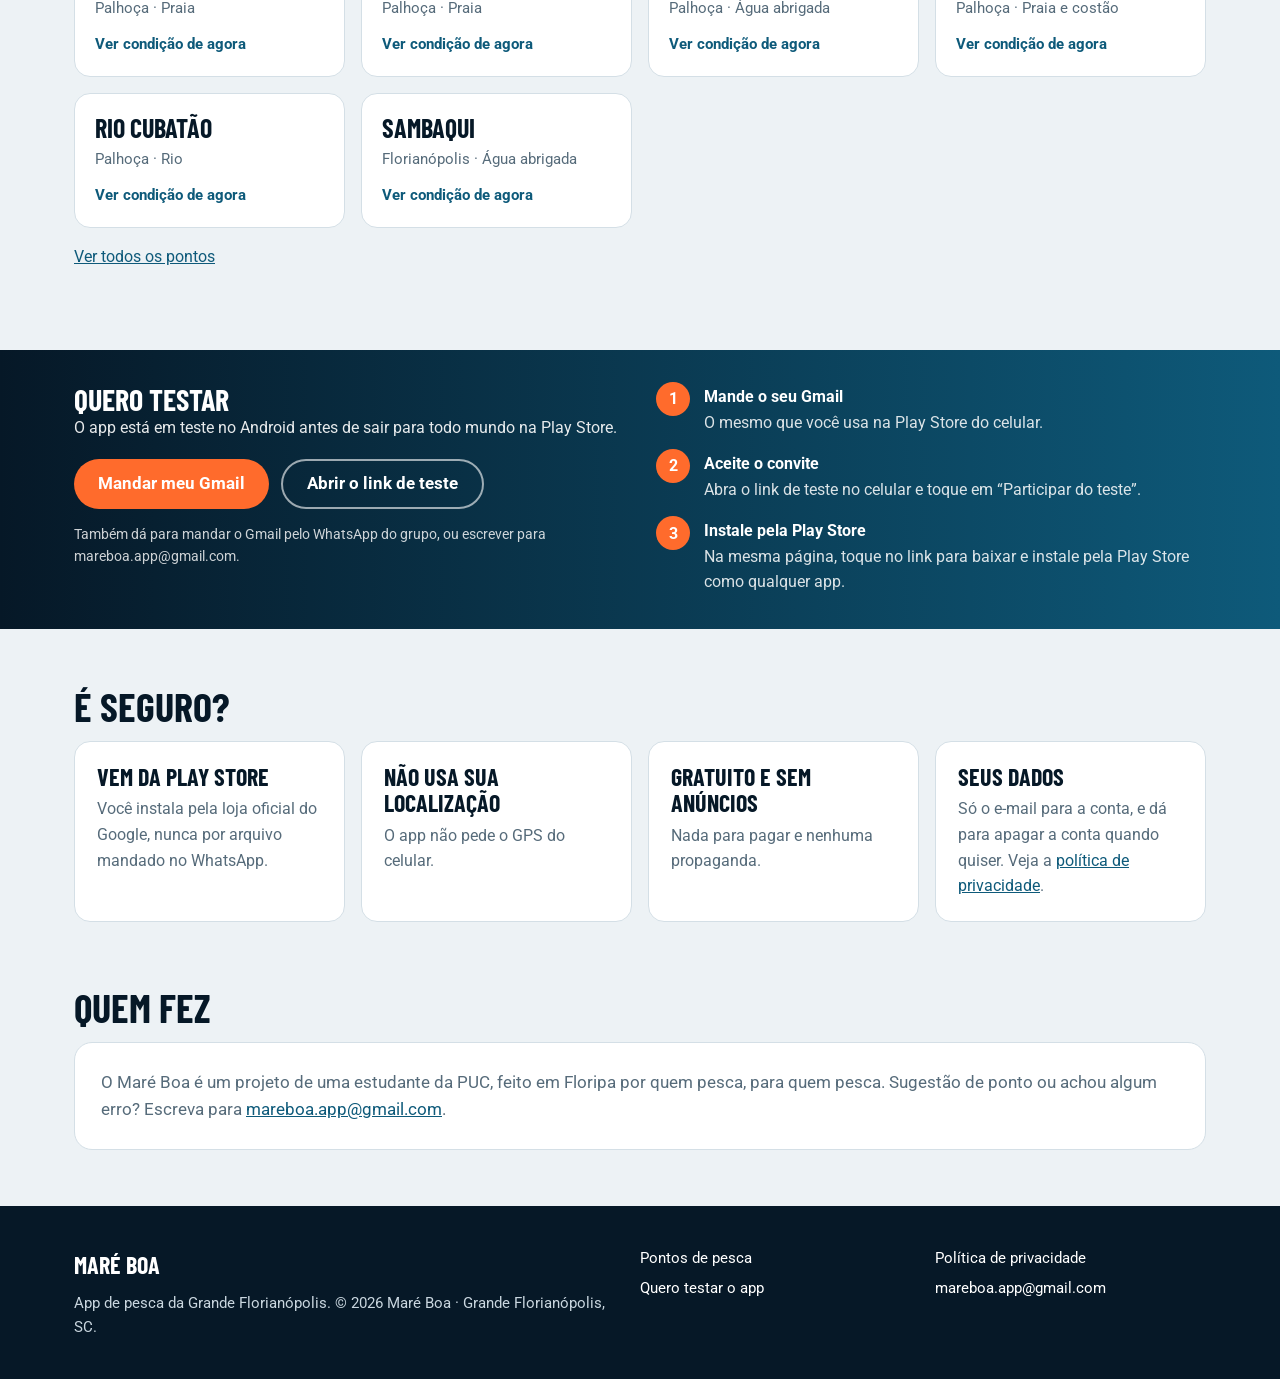
==== commit a332fe26: "Volta a tela do app no banner do topo" ====
--- a/index.html
+++ b/index.html
@@ -28,12 +28,14 @@
 <link rel="stylesheet" href="/pontos/pontos.css">
 <style>
 /* Página inicial: usa o mesmo estilo das páginas dos pontos (pontos/pontos.css) */
-.home-hero .wrap { display: grid; grid-template-columns: minmax(0, 1fr); gap: 40px; align-items: center; padding-top: 56px; padding-bottom: 56px; }
-.home-hero h1 { max-width: 14ch; }
+.home-hero .wrap { display: grid; grid-template-columns: minmax(0, 1.1fr) minmax(0, .9fr); gap: 40px; align-items: center; padding-top: 56px; padding-bottom: 56px; }
+.home-hero h1 { max-width: 12ch; }
+.phone { justify-self: center; width: min(300px, 100%); border-radius: 32px; border: 6px solid #0B2233; box-shadow: 0 24px 60px rgba(0,0,0,.45); overflow: hidden; background: #0B2233; }
+.phone img { display: block; width: 100%; height: auto; }
 .home-hero .btns { display: flex; flex-wrap: wrap; gap: 12px; margin-top: 26px; }
 .home-hero .btn-ghost { border: 2px solid rgba(255,255,255,.6); color: #fff; }
 .home-hero .facts-line { margin-top: 14px; font-size: 15px; opacity: .85; }
-@media (max-width: 860px) { .home-hero .wrap { padding-top: 30px; padding-bottom: 36px; } }
+@media (max-width: 860px) { .home-hero .wrap { grid-template-columns: minmax(0, 1fr); padding-top: 30px; padding-bottom: 36px; } .phone { display: none; } }
 .section { padding-top: 56px; padding-bottom: 8px; }
 .section > h2 { font-size: clamp(30px, 4vw, 40px); }
 .lead { color: var(--soft); font-size: 18px; max-width: 44rem; margin: -4px 0 24px; }
@@ -83,6 +85,7 @@
     </div>
     <p class="facts-line">Gratuito · Sem anúncios · Para Android</p>
   </div>
+  <div class="phone"><img src="img/1-inicio.webp" alt="Tela inicial do app Maré Boa" width="540" height="960"></div>
 </div></section>
 
 <section class="wrap section" id="app">
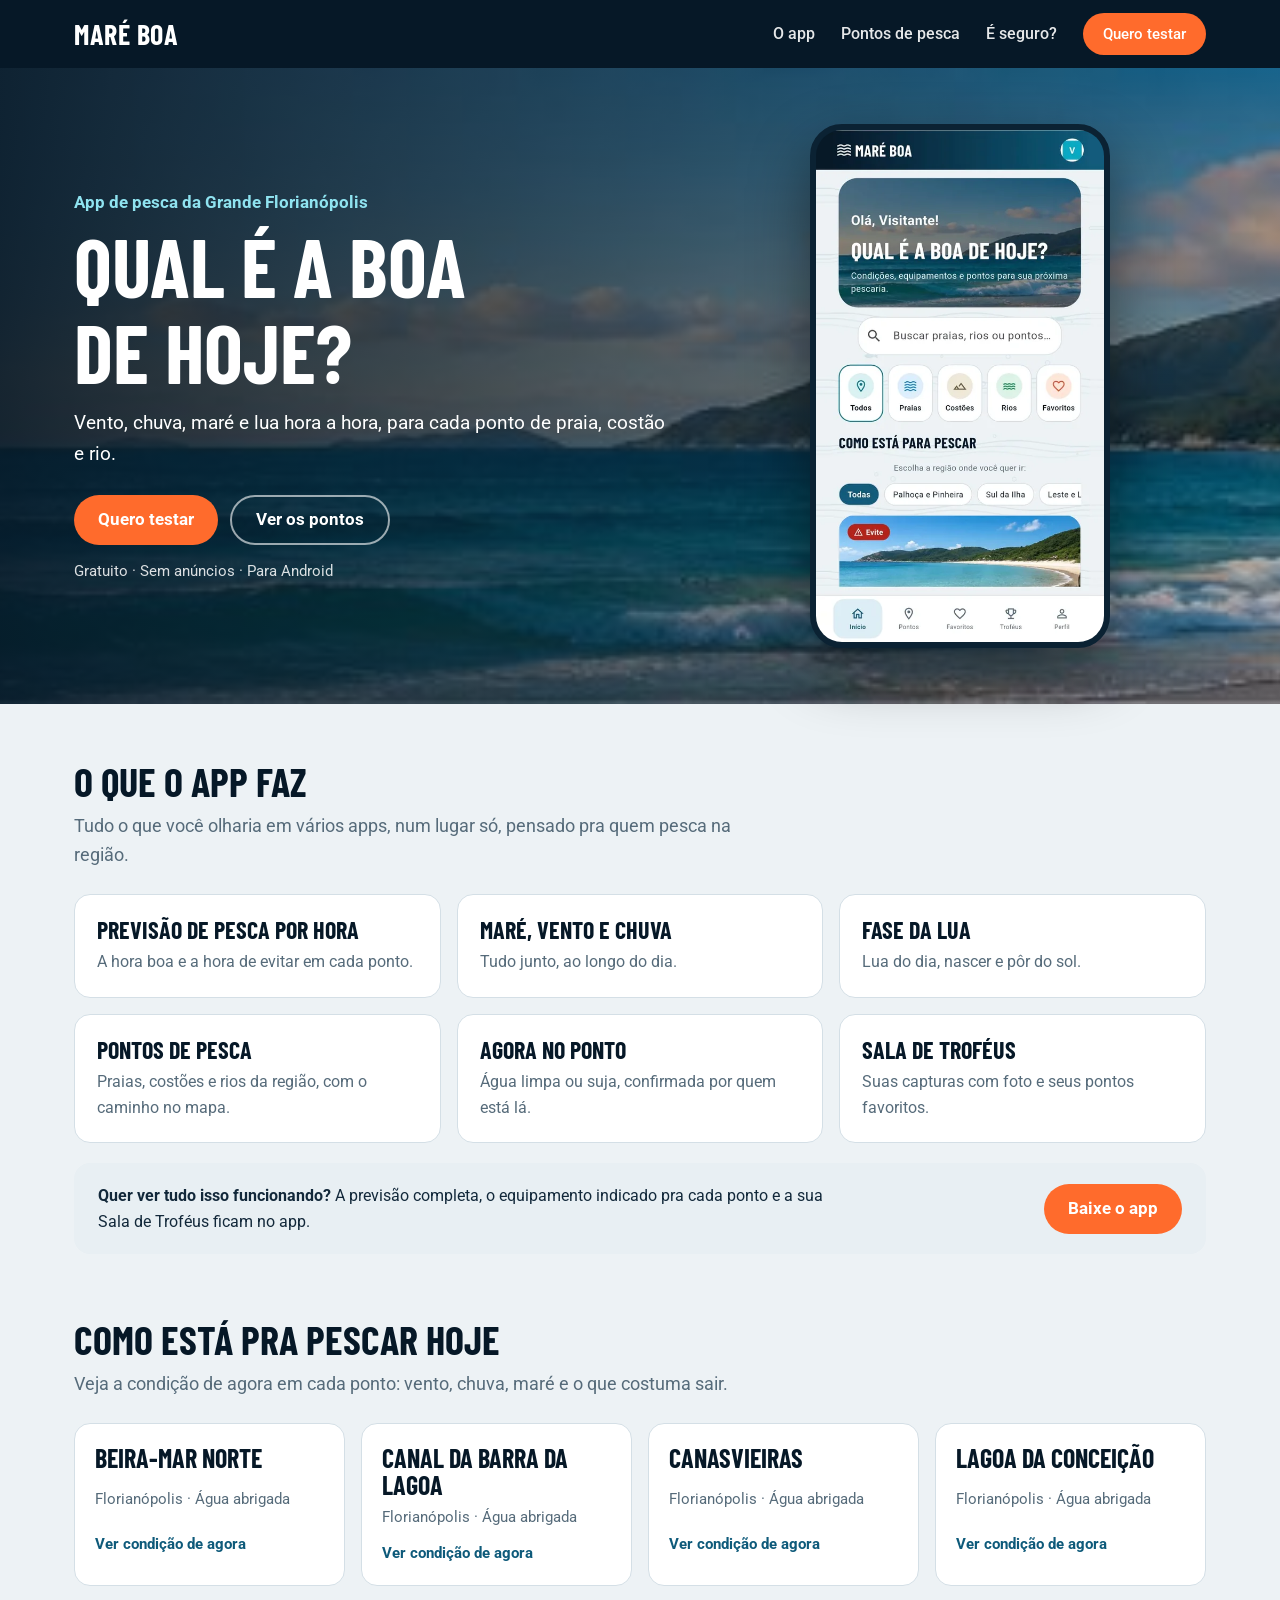
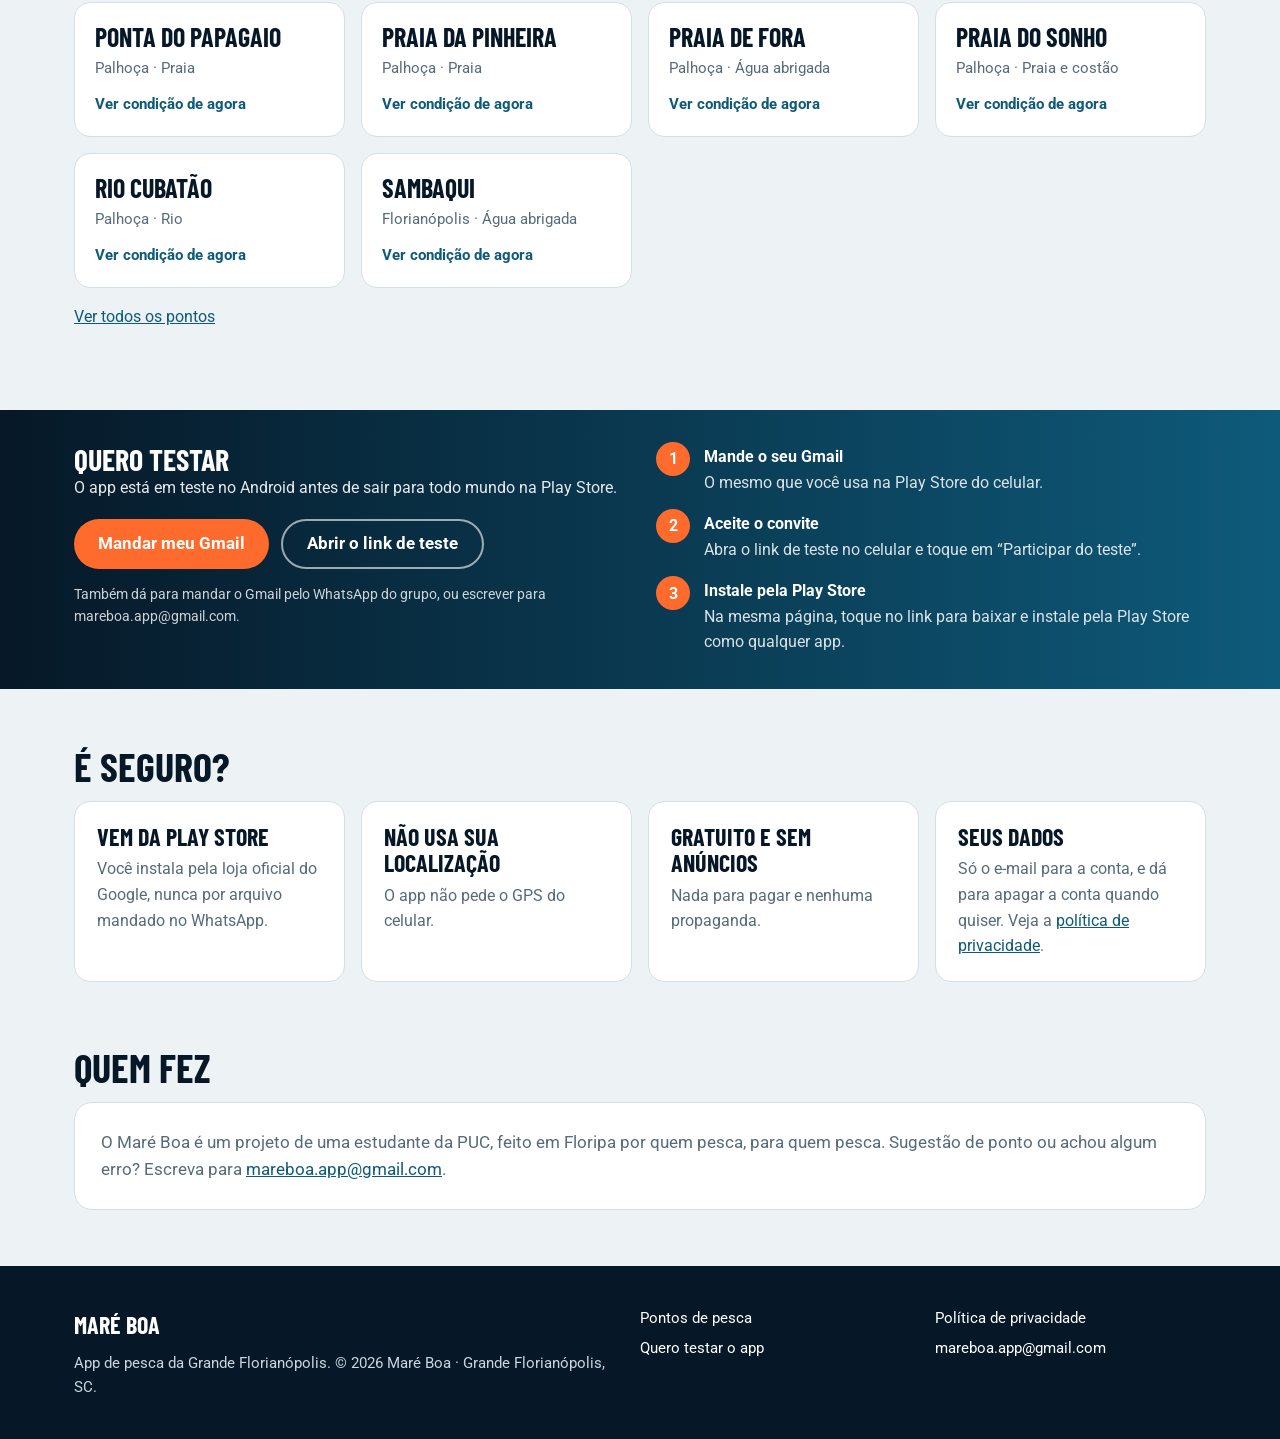
==== commit afa5e49c: "Funcionalidades mais curtas e chamada pra baixar o app" ====
--- a/index.html
+++ b/index.html
@@ -64,6 +64,8 @@
 @media (max-width: 900px) { .safe { grid-template-columns: repeat(2, minmax(0, 1fr)); } }
 @media (max-width: 560px) { .safe { grid-template-columns: minmax(0, 1fr); } }
 .quem { padding-bottom: 56px; }
+.more { display: flex; flex-wrap: wrap; align-items: center; justify-content: space-between; gap: 16px; margin-top: 20px; padding: 20px 24px; border-radius: 16px; background: var(--surface-soft); }
+.more p { margin: 0; max-width: 46rem; }
 .quem .card p { margin: 0; color: var(--soft); font-size: 17px; }
 </style>
 </head>
@@ -92,12 +94,16 @@
   <h2>O que o app faz</h2>
   <p class="lead">Tudo o que você olharia em vários apps, num lugar só, pensado pra quem pesca na região.</p>
   <div class="features">
-    <div class="feature"><b>Previsão de pesca por hora</b><span>Junta vento, chuva, ondas, maré e horário e mostra a hora boa e a hora de evitar.</span></div>
-    <div class="feature"><b>Maré, vento e chuva</b><span>Maré, vento, rajadas, chuva e pressão ao longo do dia.</span></div>
-    <div class="feature"><b>Fase da lua</b><span>Lua do dia e horário do nascer e do pôr do sol.</span></div>
-    <div class="feature"><b>Pontos de pesca</b><span>Praias, costões e rios de Palhoça e Pinheira, Sul da Ilha, Leste e Lagoa e mais. Abre direto no Google Maps.</span></div>
-    <div class="feature"><b>Agora no ponto</b><span>Mostra se a água deve estar limpa, turva ou suja, e quem está lá pode confirmar.</span></div>
-    <div class="feature"><b>Sala de Troféus</b><span>Guarde suas capturas com foto e seus pontos favoritos.</span></div>
+    <div class="feature"><b>Previsão de pesca por hora</b><span>A hora boa e a hora de evitar em cada ponto.</span></div>
+    <div class="feature"><b>Maré, vento e chuva</b><span>Tudo junto, ao longo do dia.</span></div>
+    <div class="feature"><b>Fase da lua</b><span>Lua do dia, nascer e pôr do sol.</span></div>
+    <div class="feature"><b>Pontos de pesca</b><span>Praias, costões e rios da região, com o caminho no mapa.</span></div>
+    <div class="feature"><b>Agora no ponto</b><span>Água limpa ou suja, confirmada por quem está lá.</span></div>
+    <div class="feature"><b>Sala de Troféus</b><span>Suas capturas com foto e seus pontos favoritos.</span></div>
+  </div>
+  <div class="more">
+    <p><b>Quer ver tudo isso funcionando?</b> A previsão completa, o equipamento indicado pra cada ponto e a sua Sala de Troféus ficam no app.</p>
+    <a class="btn btn-accent" href="#testar">Baixe o app</a>
   </div>
 </section>
 
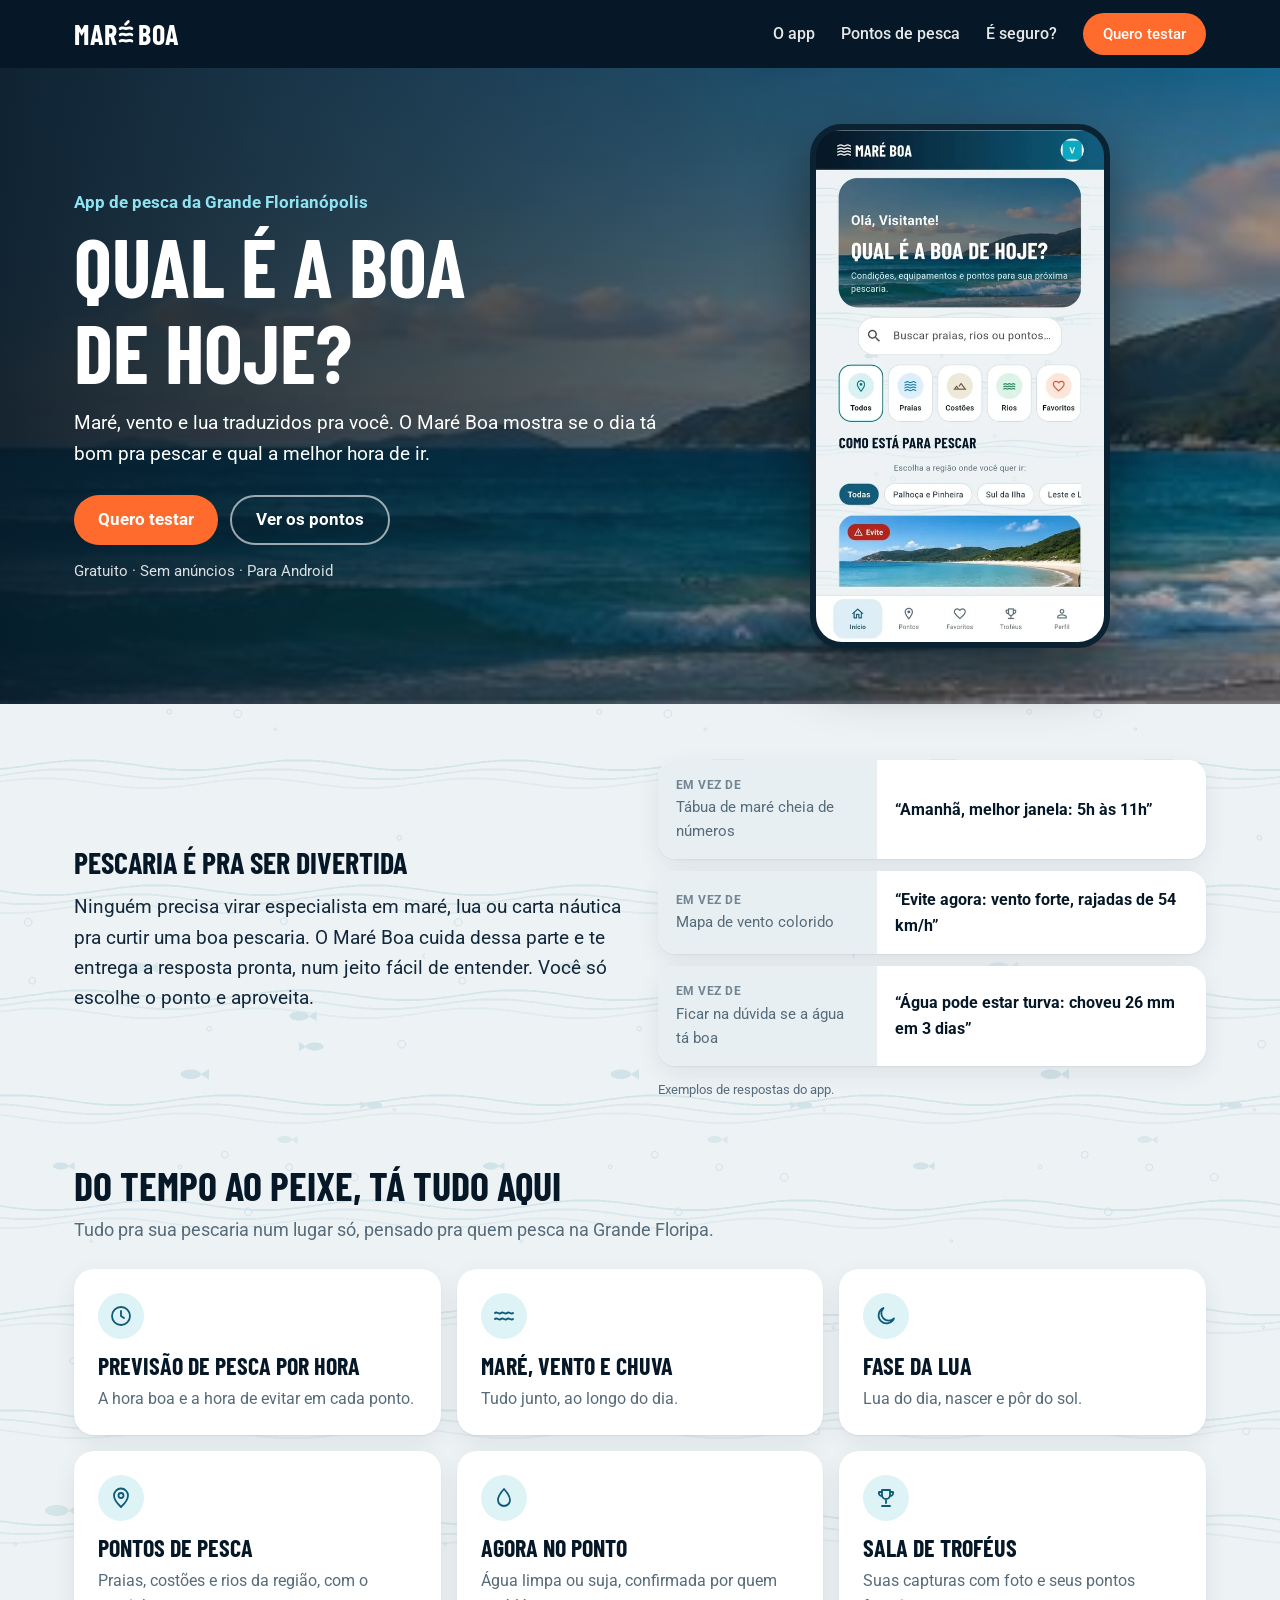
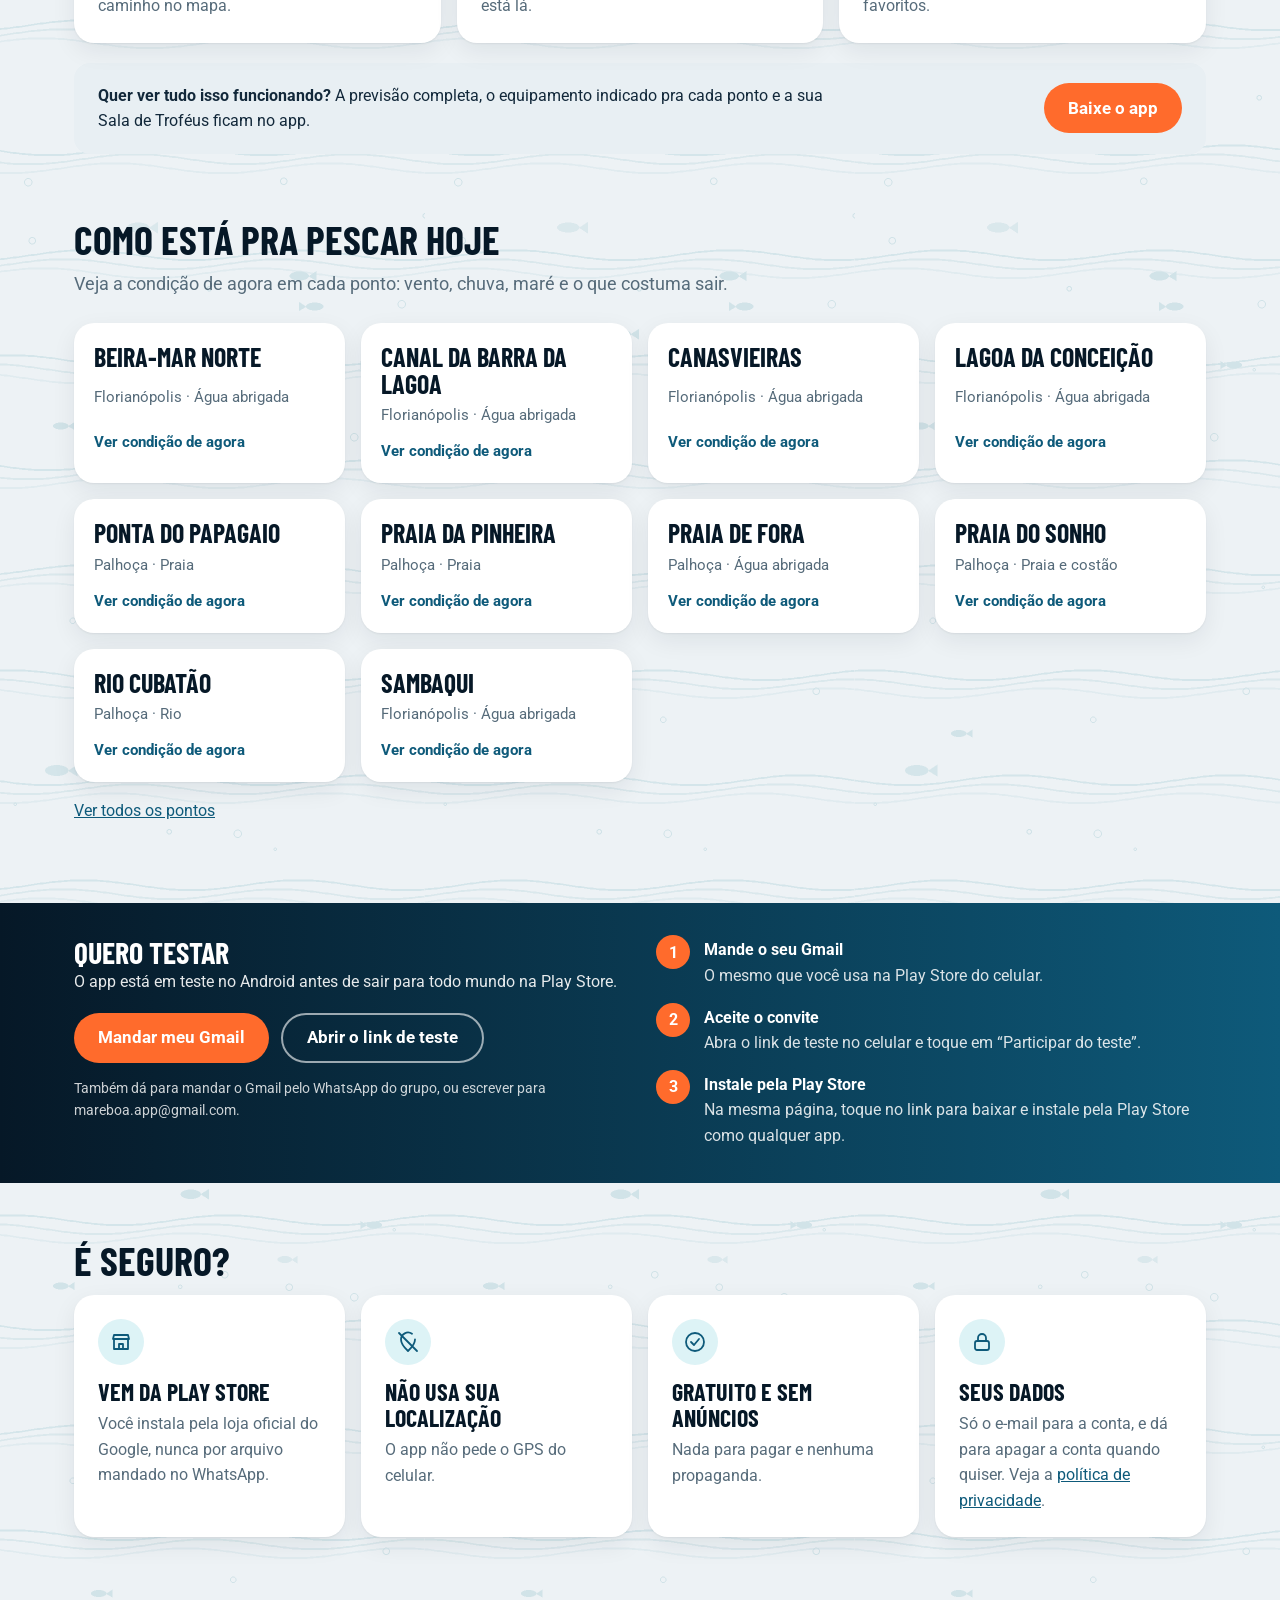
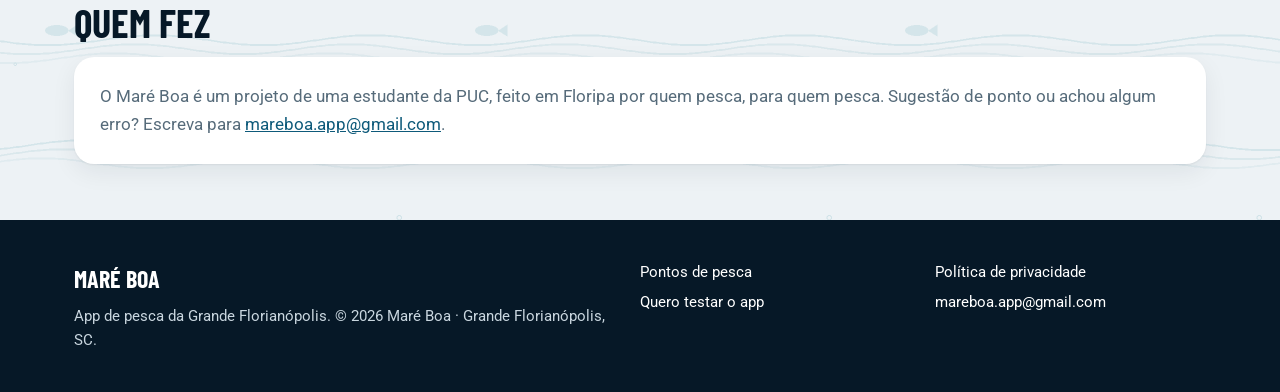
==== commit fefcd3f2: "Logo com E de ondinhas, secao Pescaria e pra ser divertida, cards novos e fundo do app" ====
--- a/index.html
+++ b/index.html
@@ -67,12 +67,31 @@
 .more { display: flex; flex-wrap: wrap; align-items: center; justify-content: space-between; gap: 16px; margin-top: 20px; padding: 20px 24px; border-radius: 16px; background: var(--surface-soft); }
 .more p { margin: 0; max-width: 46rem; }
 .quem .card p { margin: 0; color: var(--soft); font-size: 17px; }
+
+/* cards modernos: sem borda, sombra suave, ícone em círculo como no app */
+.feature { border: 0; border-radius: 20px; padding: 24px; box-shadow: 0 1px 2px rgba(6,24,39,.06), 0 8px 24px rgba(6,24,39,.07); transition: transform .2s, box-shadow .2s; }
+.feature:hover { transform: translateY(-3px); box-shadow: 0 2px 4px rgba(6,24,39,.06), 0 14px 32px rgba(6,24,39,.12); }
+.ico { display: grid; place-items: center; width: 46px; height: 46px; border-radius: 50%; background: #DDF3F6; color: var(--primary); margin-bottom: 14px; }
+.ico svg { width: 24px; height: 24px; }
+@media (prefers-reduced-motion: reduce) { .feature, .feature:hover { transition: none; transform: none; } }
+
+/* pescar não precisa ser difícil */
+.pronto { display: grid; grid-template-columns: minmax(0, 1fr) minmax(0, 1fr); gap: 36px; align-items: center; }
+.pronto .lead { margin: 0; font-size: 19px; color: var(--text); }
+.vs { display: grid; gap: 12px; }
+.vs-row { display: grid; grid-template-columns: minmax(0, .8fr) minmax(0, 1.2fr); align-items: stretch; border-radius: 18px; overflow: hidden; background: var(--surface); box-shadow: 0 1px 2px rgba(6,24,39,.06), 0 8px 24px rgba(6,24,39,.07); }
+.vs-old { padding: 16px 18px; color: var(--soft); background: var(--surface-soft); display: flex; flex-direction: column; justify-content: center; font-size: 15px; }
+.vs-old small { font-size: 12px; font-weight: 700; text-transform: uppercase; letter-spacing: .04em; opacity: .8; }
+.vs-new { padding: 16px 18px; font-weight: 700; color: var(--primary-dark); display: flex; align-items: center; }
+.vs-note { margin: 2px 0 0; font-size: 13px; color: var(--soft); }
+@media (max-width: 860px) { .pronto { grid-template-columns: minmax(0, 1fr); gap: 22px; } }
+@media (max-width: 480px) { .vs-row { grid-template-columns: minmax(0, 1fr); } .vs-old { padding-bottom: 6px; background: var(--surface); } .vs-new { padding-top: 0; } }
 </style>
 </head>
 <body>
 
 <header class="bar"><div class="wrap">
-  <a class="logo" href="/">MARÉ BOA</a>
+  <a class="logo" href="/" aria-label="Maré Boa">MAR<svg class="e-onda" viewBox="0 0 18 22" fill="none" stroke="currentColor" stroke-width="3.6" stroke-linecap="round" aria-hidden="true"><path d="M8.5 -2.5 12 -6"/><path d="M1.5 3c2.6-2.2 5-.1 7.5 0s4.9-2.2 7.5 0M1.5 11c2.6-2.2 5-.1 7.5 0s4.9-2.2 7.5 0M1.5 19c2.6-2.2 5-.1 7.5 0s4.9-2.2 7.5 0"/></svg><span class="logo-boa">BOA</span></a>
   <nav class="menu"><a href="#app">O app</a><a href="/pontos/">Pontos de pesca</a><a href="#seguro">É seguro?</a><a class="btn btn-accent" href="#testar">Quero testar</a></nav>
 </div></header>
 
@@ -80,7 +99,7 @@
   <div>
     <div class="where">App de pesca da Grande Florianópolis</div>
     <h1>Qual é a boa de hoje?</h1>
-    <p>Vento, chuva, maré e lua hora a hora, para cada ponto de praia, costão e rio.</p>
+    <p>Maré, vento e lua traduzidos pra você. O Maré Boa mostra se o dia tá bom pra pescar e qual a melhor hora de ir.</p>
     <div class="btns">
       <a class="btn btn-accent" href="#testar">Quero testar</a>
       <a class="btn btn-ghost" href="/pontos/">Ver os pontos</a>
@@ -90,16 +109,31 @@
   <div class="phone"><img src="img/1-inicio.webp" alt="Tela inicial do app Maré Boa" width="540" height="960"></div>
 </div></section>
 
+<section class="wrap section" id="pronto">
+  <div class="pronto">
+    <div>
+      <h2>Pescaria é pra ser divertida</h2>
+      <p class="lead">Ninguém precisa virar especialista em maré, lua ou carta náutica pra curtir uma boa pescaria. O Maré Boa cuida dessa parte e te entrega a resposta pronta, num jeito fácil de entender. Você só escolhe o ponto e aproveita.</p>
+    </div>
+    <div class="vs">
+      <div class="vs-row"><span class="vs-old"><small>Em vez de</small>Tábua de maré cheia de números</span><span class="vs-new">“Amanhã, melhor janela: 5h às 11h”</span></div>
+      <div class="vs-row"><span class="vs-old"><small>Em vez de</small>Mapa de vento colorido</span><span class="vs-new">“Evite agora: vento forte, rajadas de 54 km/h”</span></div>
+      <div class="vs-row"><span class="vs-old"><small>Em vez de</small>Ficar na dúvida se a água tá boa</span><span class="vs-new">“Água pode estar turva: choveu 26 mm em 3 dias”</span></div>
+      <p class="vs-note">Exemplos de respostas do app.</p>
+    </div>
+  </div>
+</section>
+
 <section class="wrap section" id="app">
-  <h2>O que o app faz</h2>
-  <p class="lead">Tudo o que você olharia em vários apps, num lugar só, pensado pra quem pesca na região.</p>
+  <h2>Do tempo ao peixe, tá tudo aqui</h2>
+  <p class="lead">Tudo pra sua pescaria num lugar só, pensado pra quem pesca na Grande Floripa.</p>
   <div class="features">
-    <div class="feature"><b>Previsão de pesca por hora</b><span>A hora boa e a hora de evitar em cada ponto.</span></div>
-    <div class="feature"><b>Maré, vento e chuva</b><span>Tudo junto, ao longo do dia.</span></div>
-    <div class="feature"><b>Fase da lua</b><span>Lua do dia, nascer e pôr do sol.</span></div>
-    <div class="feature"><b>Pontos de pesca</b><span>Praias, costões e rios da região, com o caminho no mapa.</span></div>
-    <div class="feature"><b>Agora no ponto</b><span>Água limpa ou suja, confirmada por quem está lá.</span></div>
-    <div class="feature"><b>Sala de Troféus</b><span>Suas capturas com foto e seus pontos favoritos.</span></div>
+    <div class="feature"><i class="ico"><svg viewBox="0 0 24 24" fill="none" stroke="currentColor" stroke-width="1.8" stroke-linecap="round" stroke-linejoin="round" aria-hidden="true"><circle cx="12" cy="12" r="9"/><path d="M12 7v5l3 2"/></svg></i><b>Previsão de pesca por hora</b><span>A hora boa e a hora de evitar em cada ponto.</span></div>
+    <div class="feature"><i class="ico"><svg viewBox="0 0 24 24" fill="none" stroke="currentColor" stroke-width="1.8" stroke-linecap="round" stroke-linejoin="round" aria-hidden="true"><path d="M3 9c2-2 4 2 6 0s4 2 6 0 4 2 6 0M3 15c2-2 4 2 6 0s4 2 6 0 4 2 6 0"/></svg></i><b>Maré, vento e chuva</b><span>Tudo junto, ao longo do dia.</span></div>
+    <div class="feature"><i class="ico"><svg viewBox="0 0 24 24" fill="none" stroke="currentColor" stroke-width="1.8" stroke-linecap="round" stroke-linejoin="round" aria-hidden="true"><path d="M20 14.5A8 8 0 1 1 9.5 4a6.5 6.5 0 0 0 10.5 10.5z"/></svg></i><b>Fase da lua</b><span>Lua do dia, nascer e pôr do sol.</span></div>
+    <div class="feature"><i class="ico"><svg viewBox="0 0 24 24" fill="none" stroke="currentColor" stroke-width="1.8" stroke-linecap="round" stroke-linejoin="round" aria-hidden="true"><path d="M12 21s-7-6.5-7-11.5a7 7 0 0 1 14 0C19 14.5 12 21 12 21z"/><circle cx="12" cy="9.5" r="2.5"/></svg></i><b>Pontos de pesca</b><span>Praias, costões e rios da região, com o caminho no mapa.</span></div>
+    <div class="feature"><i class="ico"><svg viewBox="0 0 24 24" fill="none" stroke="currentColor" stroke-width="1.8" stroke-linecap="round" stroke-linejoin="round" aria-hidden="true"><path d="M12 3s6 6.5 6 11a6 6 0 0 1-12 0c0-4.5 6-11 6-11z"/></svg></i><b>Agora no ponto</b><span>Água limpa ou suja, confirmada por quem está lá.</span></div>
+    <div class="feature"><i class="ico"><svg viewBox="0 0 24 24" fill="none" stroke="currentColor" stroke-width="1.8" stroke-linecap="round" stroke-linejoin="round" aria-hidden="true"><path d="M8 4h8v5a4 4 0 0 1-8 0V4zM8 6H5a3 3 0 0 0 3 4M16 6h3a3 3 0 0 1-3 4M12 13v4M8 20h8"/></svg></i><b>Sala de Troféus</b><span>Suas capturas com foto e seus pontos favoritos.</span></div>
   </div>
   <div class="more">
     <p><b>Quer ver tudo isso funcionando?</b> A previsão completa, o equipamento indicado pra cada ponto e a sua Sala de Troféus ficam no app.</p>
@@ -147,10 +181,10 @@
 <section class="wrap section" id="seguro">
   <h2>É seguro?</h2>
   <div class="safe">
-    <div class="feature"><b>Vem da Play Store</b><span>Você instala pela loja oficial do Google, nunca por arquivo mandado no WhatsApp.</span></div>
-    <div class="feature"><b>Não usa sua localização</b><span>O app não pede o GPS do celular.</span></div>
-    <div class="feature"><b>Gratuito e sem anúncios</b><span>Nada para pagar e nenhuma propaganda.</span></div>
-    <div class="feature"><b>Seus dados</b><span>Só o e-mail para a conta, e dá para apagar a conta quando quiser. Veja a <a href="privacidade/">política de privacidade</a>.</span></div>
+    <div class="feature"><i class="ico"><svg viewBox="0 0 24 24" fill="none" stroke="currentColor" stroke-width="1.8" stroke-linecap="round" stroke-linejoin="round" aria-hidden="true"><path d="M4 9h16l-1-4H5L4 9zM5 9v10h14V9M10 19v-5h4v5"/></svg></i><b>Vem da Play Store</b><span>Você instala pela loja oficial do Google, nunca por arquivo mandado no WhatsApp.</span></div>
+    <div class="feature"><i class="ico"><svg viewBox="0 0 24 24" fill="none" stroke="currentColor" stroke-width="1.8" stroke-linecap="round" stroke-linejoin="round" aria-hidden="true"><path d="M12 21s-7-6.5-7-11.5a7 7 0 0 1 11-5.7M19 9.5c0 5-7 11.5-7 11.5M3 3l18 18"/></svg></i><b>Não usa sua localização</b><span>O app não pede o GPS do celular.</span></div>
+    <div class="feature"><i class="ico"><svg viewBox="0 0 24 24" fill="none" stroke="currentColor" stroke-width="1.8" stroke-linecap="round" stroke-linejoin="round" aria-hidden="true"><circle cx="12" cy="12" r="9"/><path d="M8 12l3 3 5-6"/></svg></i><b>Gratuito e sem anúncios</b><span>Nada para pagar e nenhuma propaganda.</span></div>
+    <div class="feature"><i class="ico"><svg viewBox="0 0 24 24" fill="none" stroke="currentColor" stroke-width="1.8" stroke-linecap="round" stroke-linejoin="round" aria-hidden="true"><rect x="5" y="11" width="14" height="9" rx="2"/><path d="M8 11V8a4 4 0 0 1 8 0v3"/></svg></i><b>Seus dados</b><span>Só o e-mail para a conta, e dá para apagar a conta quando quiser. Veja a <a href="privacidade/">política de privacidade</a>.</span></div>
   </div>
 </section>
 
--- a/pontos/pontos.css
+++ b/pontos/pontos.css
@@ -8,7 +8,9 @@
   --wide: 1180px;
 }
 * { box-sizing: border-box; min-width: 0; }
-body { margin: 0; color: var(--text); font-family: var(--body); font-size: 16px; line-height: 1.6; background: var(--bg); overflow-x: clip; }
+body { margin: 0; color: var(--text); font-family: var(--body); font-size: 16px; line-height: 1.6; overflow-x: clip;
+  background: var(--bg) url(/img/fundo_mar.png) center top / 430px auto repeat; } /* fundo com ondinhas, igual ao app */
+@media (max-width: 430px) { body { background-size: 100% auto; background-repeat: repeat-y; } }
 a { color: var(--primary); }
 .wrap { max-width: var(--wide); margin: 0 auto; padding: 0 24px; }
 h1, h2, h3 { font-family: var(--title); font-weight: 700; line-height: 1.05; margin: 0; }
@@ -19,6 +21,9 @@
 .bar { background: var(--primary-dark); color: #fff; position: sticky; top: 0; z-index: 10; }
 .bar .wrap { display: flex; align-items: center; justify-content: space-between; height: 68px; gap: 16px; }
 .logo { font-family: var(--title); font-weight: 700; font-size: 28px; color: #fff; text-decoration: none; letter-spacing: .02em; }
+.logo { white-space: nowrap; }
+.e-onda { display: inline-block; width: .5em; height: .7em; vertical-align: baseline; overflow: visible; margin: 0 .02em 0 .03em; }
+.logo-boa { margin-left: .18em; }
 .menu { display: flex; align-items: center; gap: 26px; }
 .menu a { color: #fff; text-decoration: none; font-weight: 500; opacity: .9; }
 .menu a:hover { opacity: 1; text-decoration: underline; }
@@ -45,7 +50,7 @@
   .main, .side { display: contents; }
   .o1 { order: 1; } .o2 { order: 2; } .o3 { order: 3; } .o4 { order: 4; } .o5 { order: 5; }
 }
-.card { background: var(--surface); border: 1px solid var(--border); border-radius: 18px; padding: 26px; }
+.card { background: var(--surface); border: 0; border-radius: 20px; padding: 26px; box-shadow: 0 1px 2px rgba(6,24,39,.06), 0 8px 24px rgba(6,24,39,.07); }
 @media (max-width: 600px) {
   .wrap { padding-left: 16px; padding-right: 16px; } .card { padding: 20px; } .menu a:not(.btn) { display: none; }
   .hero .wrap { padding-top: 26px; padding-bottom: 30px; } .hero p { font-size: 17px; }
@@ -100,8 +105,9 @@
 /* lista de pontos: grade de cartões */
 .cidade { margin-bottom: 34px; }
 .cards { display: grid; grid-template-columns: repeat(auto-fill, minmax(260px, 1fr)); gap: 16px; }
-.pcard { display: grid; gap: 6px; background: var(--surface); border: 1px solid var(--border); border-radius: 16px; padding: 20px; text-decoration: none; color: var(--text); }
-.pcard:hover { border-color: var(--primary); box-shadow: 0 6px 18px rgba(6,24,39,.08); }
+.pcard { display: grid; gap: 6px; background: var(--surface); border: 0; border-radius: 20px; padding: 20px; text-decoration: none; color: var(--text); box-shadow: 0 1px 2px rgba(6,24,39,.06), 0 8px 24px rgba(6,24,39,.07); transition: transform .2s, box-shadow .2s; }
+.pcard:hover { transform: translateY(-3px); box-shadow: 0 2px 4px rgba(6,24,39,.06), 0 14px 32px rgba(6,24,39,.12); }
+@media (prefers-reduced-motion: reduce) { .pcard, .pcard:hover { transition: none; transform: none; } }
 .pcard strong { font-family: var(--title); font-size: 26px; line-height: 1.05; color: var(--primary-dark); text-transform: uppercase; }
 .pcard span { color: var(--soft); font-size: 15px; }
 .pcard em { font-style: normal; color: var(--primary); font-weight: 700; font-size: 15px; margin-top: 6px; }
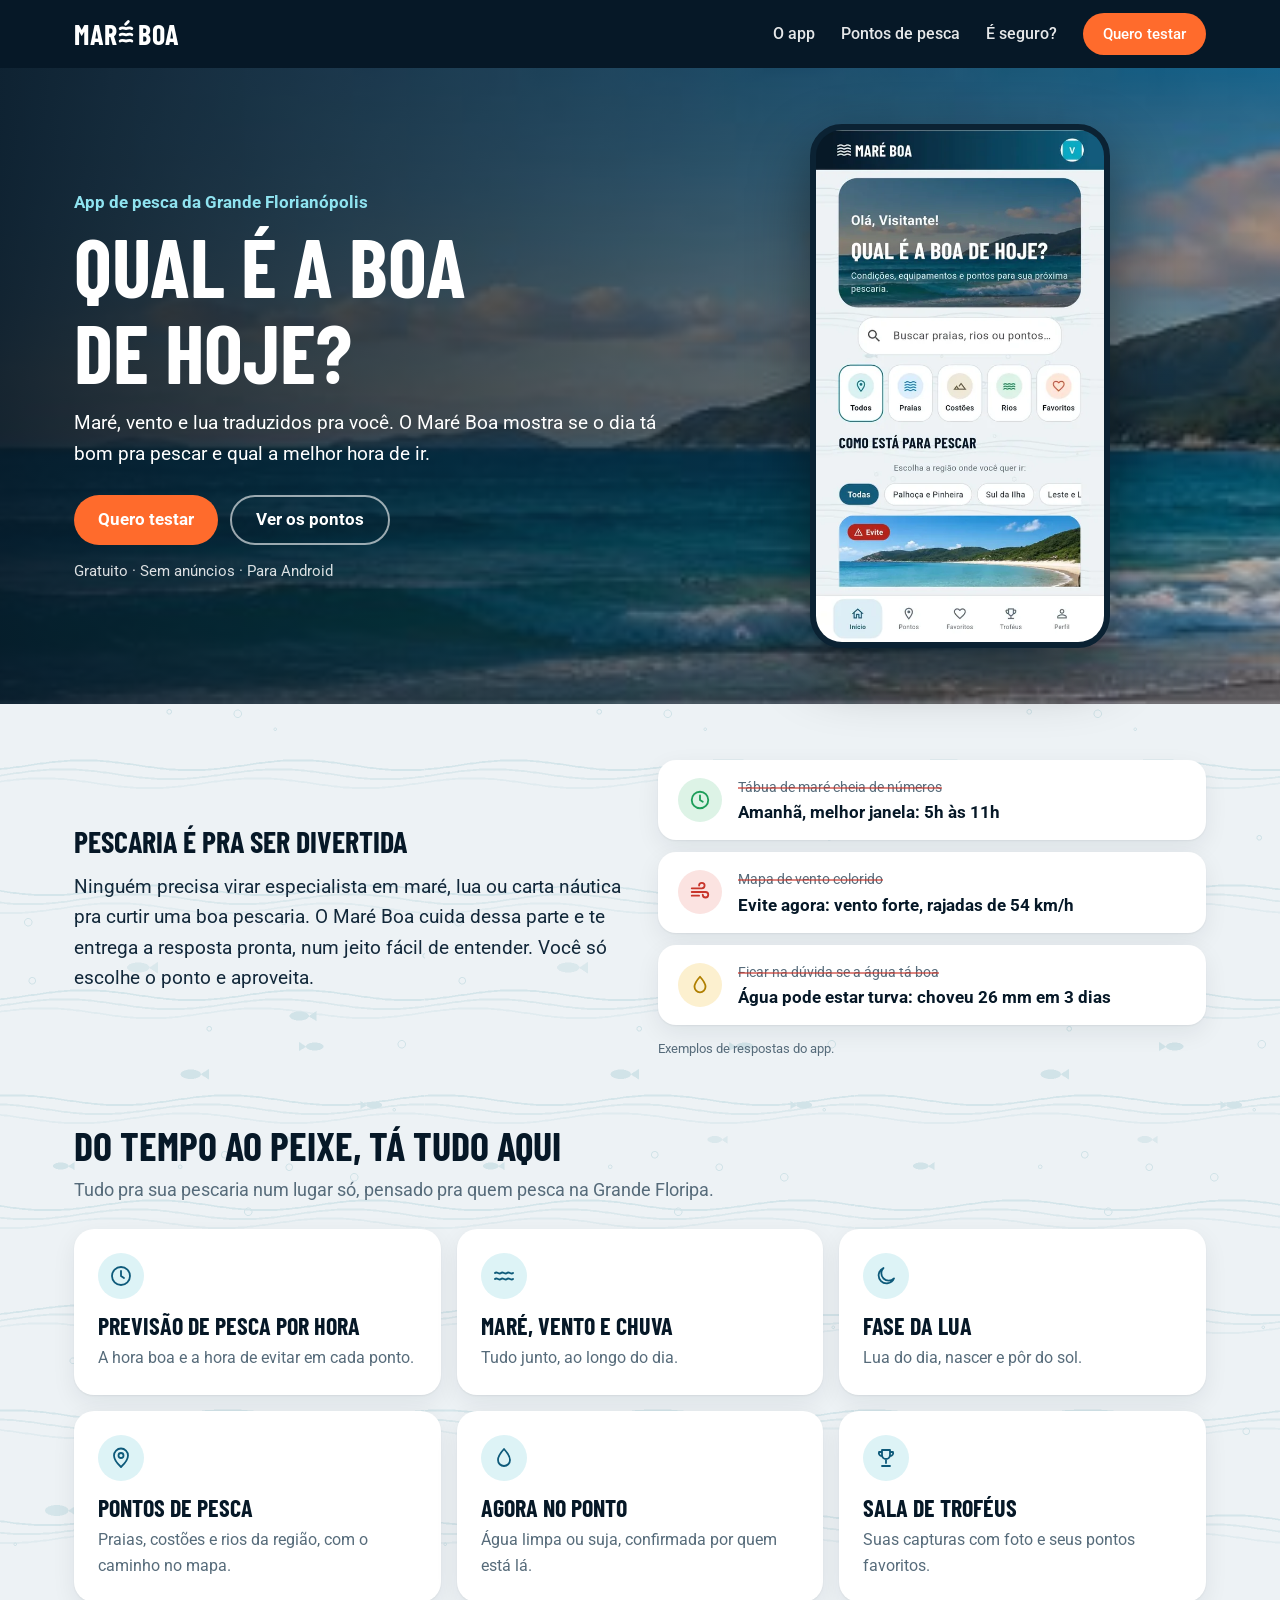
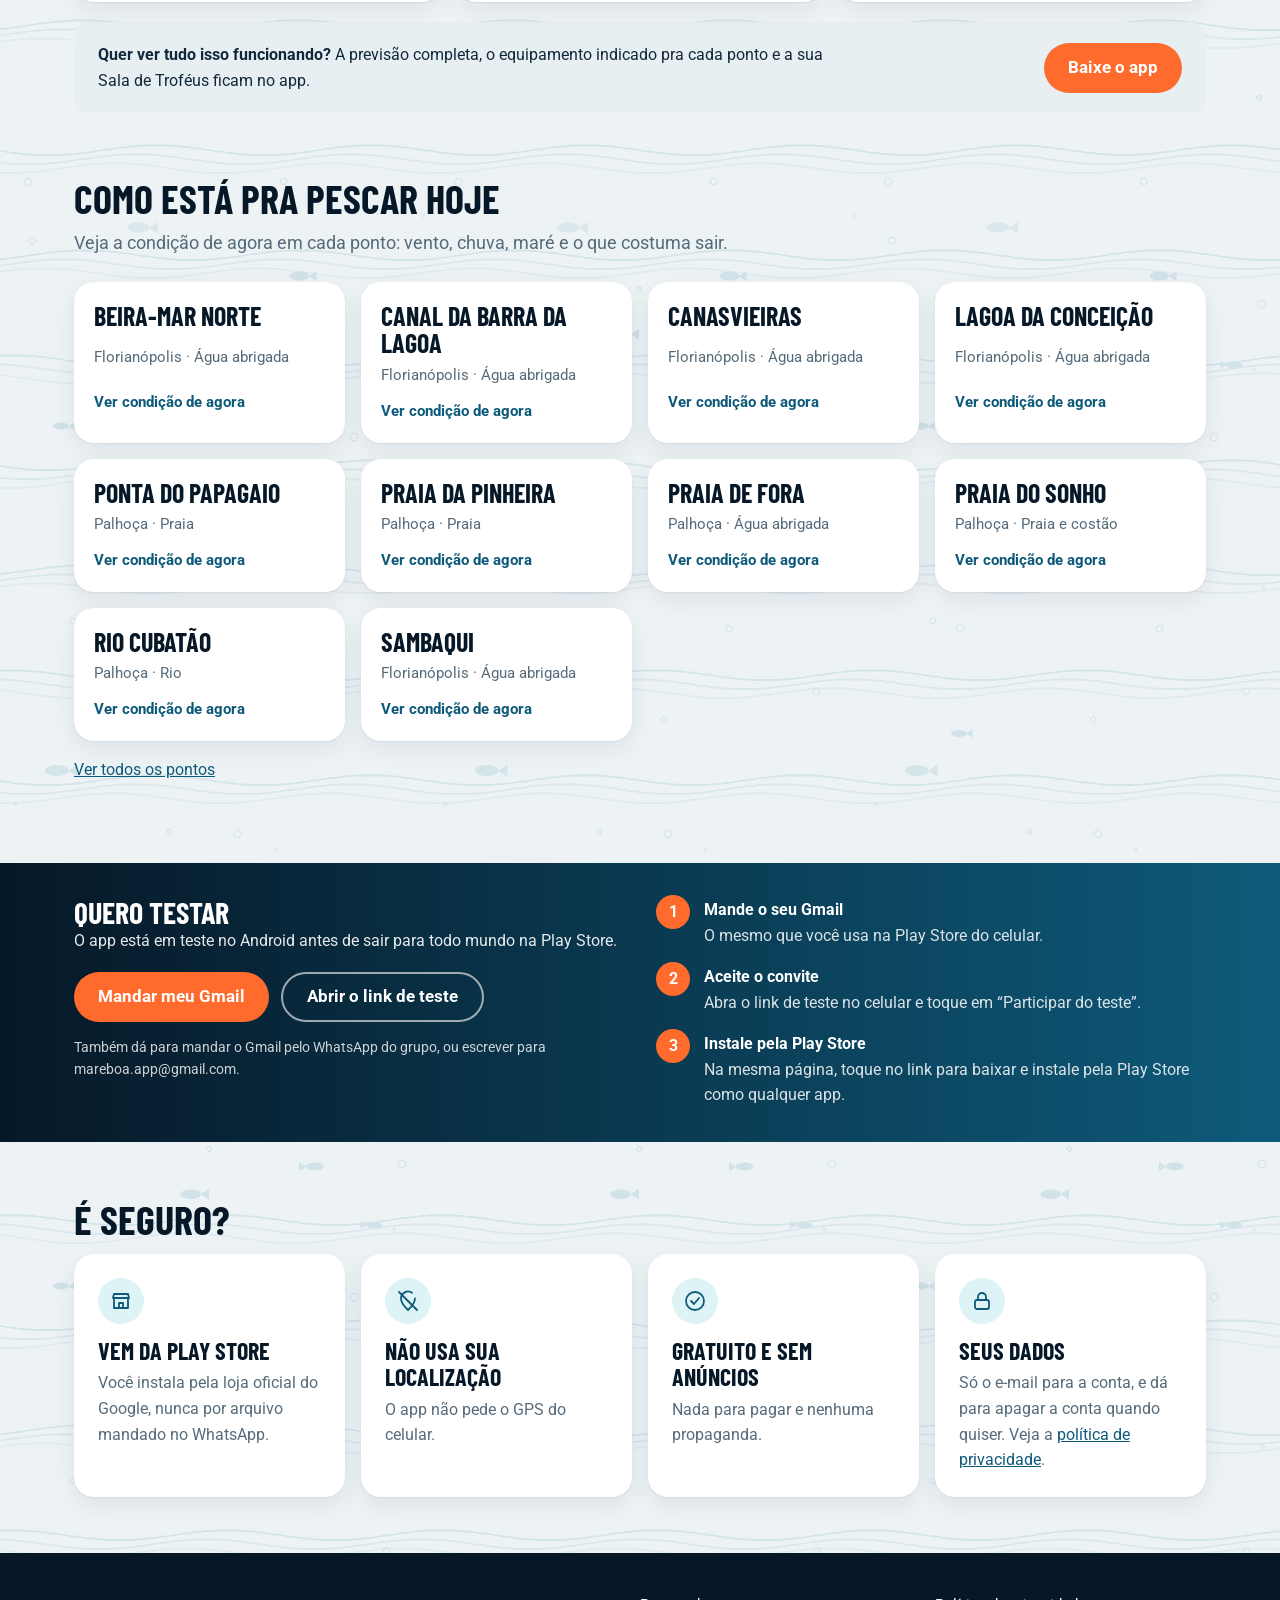
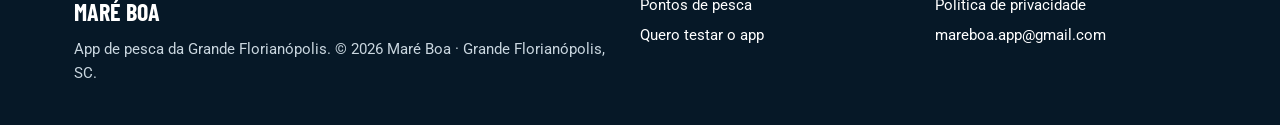
==== commit d51607b3: "Comparacao em cards com riscado e tira a secao Quem fez" ====
--- a/index.html
+++ b/index.html
@@ -25,7 +25,7 @@
 </script>
 <link rel="preconnect" href="https://fonts.googleapis.com">
 <link rel="stylesheet" href="https://fonts.googleapis.com/css2?family=Barlow+Condensed:wght@600;700&family=Roboto:wght@400;500;700&display=swap">
-<link rel="stylesheet" href="/pontos/pontos.css">
+<link rel="stylesheet" href="/pontos/pontos.css?v=4">
 <style>
 /* Página inicial: usa o mesmo estilo das páginas dos pontos (pontos/pontos.css) */
 .home-hero .wrap { display: grid; grid-template-columns: minmax(0, 1.1fr) minmax(0, .9fr); gap: 40px; align-items: center; padding-top: 56px; padding-bottom: 56px; }
@@ -63,10 +63,8 @@
 .safe { display: grid; grid-template-columns: repeat(4, minmax(0, 1fr)); gap: 16px; }
 @media (max-width: 900px) { .safe { grid-template-columns: repeat(2, minmax(0, 1fr)); } }
 @media (max-width: 560px) { .safe { grid-template-columns: minmax(0, 1fr); } }
-.quem { padding-bottom: 56px; }
 .more { display: flex; flex-wrap: wrap; align-items: center; justify-content: space-between; gap: 16px; margin-top: 20px; padding: 20px 24px; border-radius: 16px; background: var(--surface-soft); }
 .more p { margin: 0; max-width: 46rem; }
-.quem .card p { margin: 0; color: var(--soft); font-size: 17px; }
 
 /* cards modernos: sem borda, sombra suave, ícone em círculo como no app */
 .feature { border: 0; border-radius: 20px; padding: 24px; box-shadow: 0 1px 2px rgba(6,24,39,.06), 0 8px 24px rgba(6,24,39,.07); transition: transform .2s, box-shadow .2s; }
@@ -79,13 +77,14 @@
 .pronto { display: grid; grid-template-columns: minmax(0, 1fr) minmax(0, 1fr); gap: 36px; align-items: center; }
 .pronto .lead { margin: 0; font-size: 19px; color: var(--text); }
 .vs { display: grid; gap: 12px; }
-.vs-row { display: grid; grid-template-columns: minmax(0, .8fr) minmax(0, 1.2fr); align-items: stretch; border-radius: 18px; overflow: hidden; background: var(--surface); box-shadow: 0 1px 2px rgba(6,24,39,.06), 0 8px 24px rgba(6,24,39,.07); }
-.vs-old { padding: 16px 18px; color: var(--soft); background: var(--surface-soft); display: flex; flex-direction: column; justify-content: center; font-size: 15px; }
-.vs-old small { font-size: 12px; font-weight: 700; text-transform: uppercase; letter-spacing: .04em; opacity: .8; }
-.vs-new { padding: 16px 18px; font-weight: 700; color: var(--primary-dark); display: flex; align-items: center; }
+.vs-row { display: flex; gap: 16px; align-items: center; padding: 16px 20px; border-radius: 18px; background: var(--surface); box-shadow: 0 1px 2px rgba(6,24,39,.06), 0 8px 24px rgba(6,24,39,.07); }
+.vs-row b { display: block; font-size: 17px; line-height: 1.35; color: var(--primary-dark); }
+.vs-row s { display: block; font-size: 14px; color: var(--soft); text-decoration-color: rgba(200,53,43,.6); text-decoration-thickness: 1.5px; margin-bottom: 3px; }
+.vs-ico { flex: 0 0 auto; display: grid; place-items: center; width: 44px; height: 44px; border-radius: 50%; }
+.vs-ico svg { width: 22px; height: 22px; }
+.vs-ico.ok { background: #DDF3E6; color: var(--ok); } .vs-ico.bad { background: #FBE3E1; color: var(--bad); } .vs-ico.warn { background: #FCF0CF; color: #B07F00; }
 .vs-note { margin: 2px 0 0; font-size: 13px; color: var(--soft); }
 @media (max-width: 860px) { .pronto { grid-template-columns: minmax(0, 1fr); gap: 22px; } }
-@media (max-width: 480px) { .vs-row { grid-template-columns: minmax(0, 1fr); } .vs-old { padding-bottom: 6px; background: var(--surface); } .vs-new { padding-top: 0; } }
 </style>
 </head>
 <body>
@@ -116,9 +115,9 @@
       <p class="lead">Ninguém precisa virar especialista em maré, lua ou carta náutica pra curtir uma boa pescaria. O Maré Boa cuida dessa parte e te entrega a resposta pronta, num jeito fácil de entender. Você só escolhe o ponto e aproveita.</p>
     </div>
     <div class="vs">
-      <div class="vs-row"><span class="vs-old"><small>Em vez de</small>Tábua de maré cheia de números</span><span class="vs-new">“Amanhã, melhor janela: 5h às 11h”</span></div>
-      <div class="vs-row"><span class="vs-old"><small>Em vez de</small>Mapa de vento colorido</span><span class="vs-new">“Evite agora: vento forte, rajadas de 54 km/h”</span></div>
-      <div class="vs-row"><span class="vs-old"><small>Em vez de</small>Ficar na dúvida se a água tá boa</span><span class="vs-new">“Água pode estar turva: choveu 26 mm em 3 dias”</span></div>
+      <div class="vs-row"><i class="vs-ico ok"><svg viewBox="0 0 24 24" fill="none" stroke="currentColor" stroke-width="2" stroke-linecap="round" stroke-linejoin="round" aria-hidden="true"><circle cx="12" cy="12" r="9"/><path d="M12 7v5l3 2"/></svg></i><div><s>Tábua de maré cheia de números</s><b>Amanhã, melhor janela: 5h às 11h</b></div></div>
+      <div class="vs-row"><i class="vs-ico bad"><svg viewBox="0 0 24 24" fill="none" stroke="currentColor" stroke-width="2" stroke-linecap="round" stroke-linejoin="round" aria-hidden="true"><path d="M3 8h11a3 3 0 1 0-3-3M3 12h15a3 3 0 1 1-3 3M3 16h8"/></svg></i><div><s>Mapa de vento colorido</s><b>Evite agora: vento forte, rajadas de 54 km/h</b></div></div>
+      <div class="vs-row"><i class="vs-ico warn"><svg viewBox="0 0 24 24" fill="none" stroke="currentColor" stroke-width="2" stroke-linecap="round" stroke-linejoin="round" aria-hidden="true"><path d="M12 3s6 6.5 6 11a6 6 0 0 1-12 0c0-4.5 6-11 6-11z"/></svg></i><div><s>Ficar na dúvida se a água tá boa</s><b>Água pode estar turva: choveu 26 mm em 3 dias</b></div></div>
       <p class="vs-note">Exemplos de respostas do app.</p>
     </div>
   </div>
@@ -178,7 +177,7 @@
   </ol>
 </div></section>
 
-<section class="wrap section" id="seguro">
+<section class="wrap section" id="seguro" style="padding-bottom:56px">
   <h2>É seguro?</h2>
   <div class="safe">
     <div class="feature"><i class="ico"><svg viewBox="0 0 24 24" fill="none" stroke="currentColor" stroke-width="1.8" stroke-linecap="round" stroke-linejoin="round" aria-hidden="true"><path d="M4 9h16l-1-4H5L4 9zM5 9v10h14V9M10 19v-5h4v5"/></svg></i><b>Vem da Play Store</b><span>Você instala pela loja oficial do Google, nunca por arquivo mandado no WhatsApp.</span></div>
@@ -186,11 +185,6 @@
     <div class="feature"><i class="ico"><svg viewBox="0 0 24 24" fill="none" stroke="currentColor" stroke-width="1.8" stroke-linecap="round" stroke-linejoin="round" aria-hidden="true"><circle cx="12" cy="12" r="9"/><path d="M8 12l3 3 5-6"/></svg></i><b>Gratuito e sem anúncios</b><span>Nada para pagar e nenhuma propaganda.</span></div>
     <div class="feature"><i class="ico"><svg viewBox="0 0 24 24" fill="none" stroke="currentColor" stroke-width="1.8" stroke-linecap="round" stroke-linejoin="round" aria-hidden="true"><rect x="5" y="11" width="14" height="9" rx="2"/><path d="M8 11V8a4 4 0 0 1 8 0v3"/></svg></i><b>Seus dados</b><span>Só o e-mail para a conta, e dá para apagar a conta quando quiser. Veja a <a href="privacidade/">política de privacidade</a>.</span></div>
   </div>
-</section>
-
-<section class="wrap section quem">
-  <h2>Quem fez</h2>
-  <div class="card"><p>O Maré Boa é um projeto de uma estudante da PUC, feito em Floripa por quem pesca, para quem pesca. Sugestão de ponto ou achou algum erro? Escreva para <a href="mailto:mareboa.app@gmail.com">mareboa.app@gmail.com</a>.</p></div>
 </section>
 
 <footer><div class="wrap">
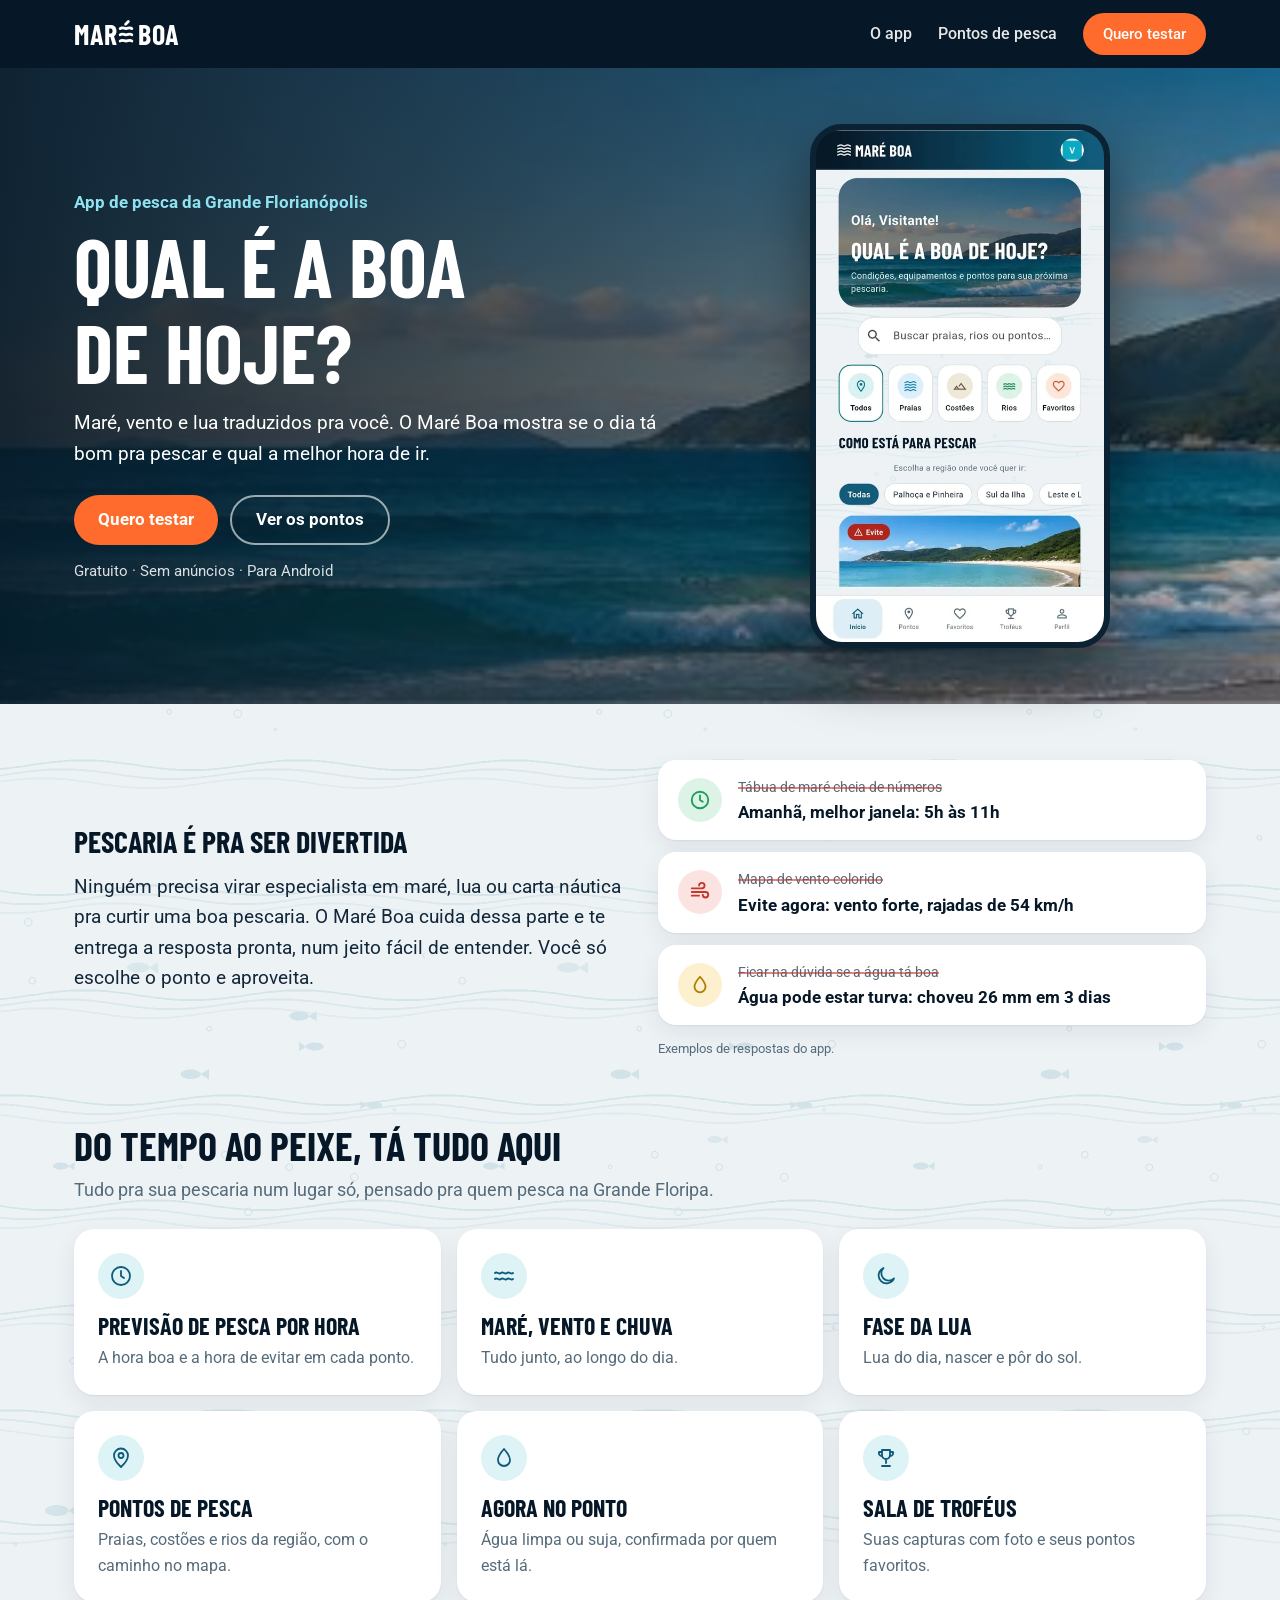
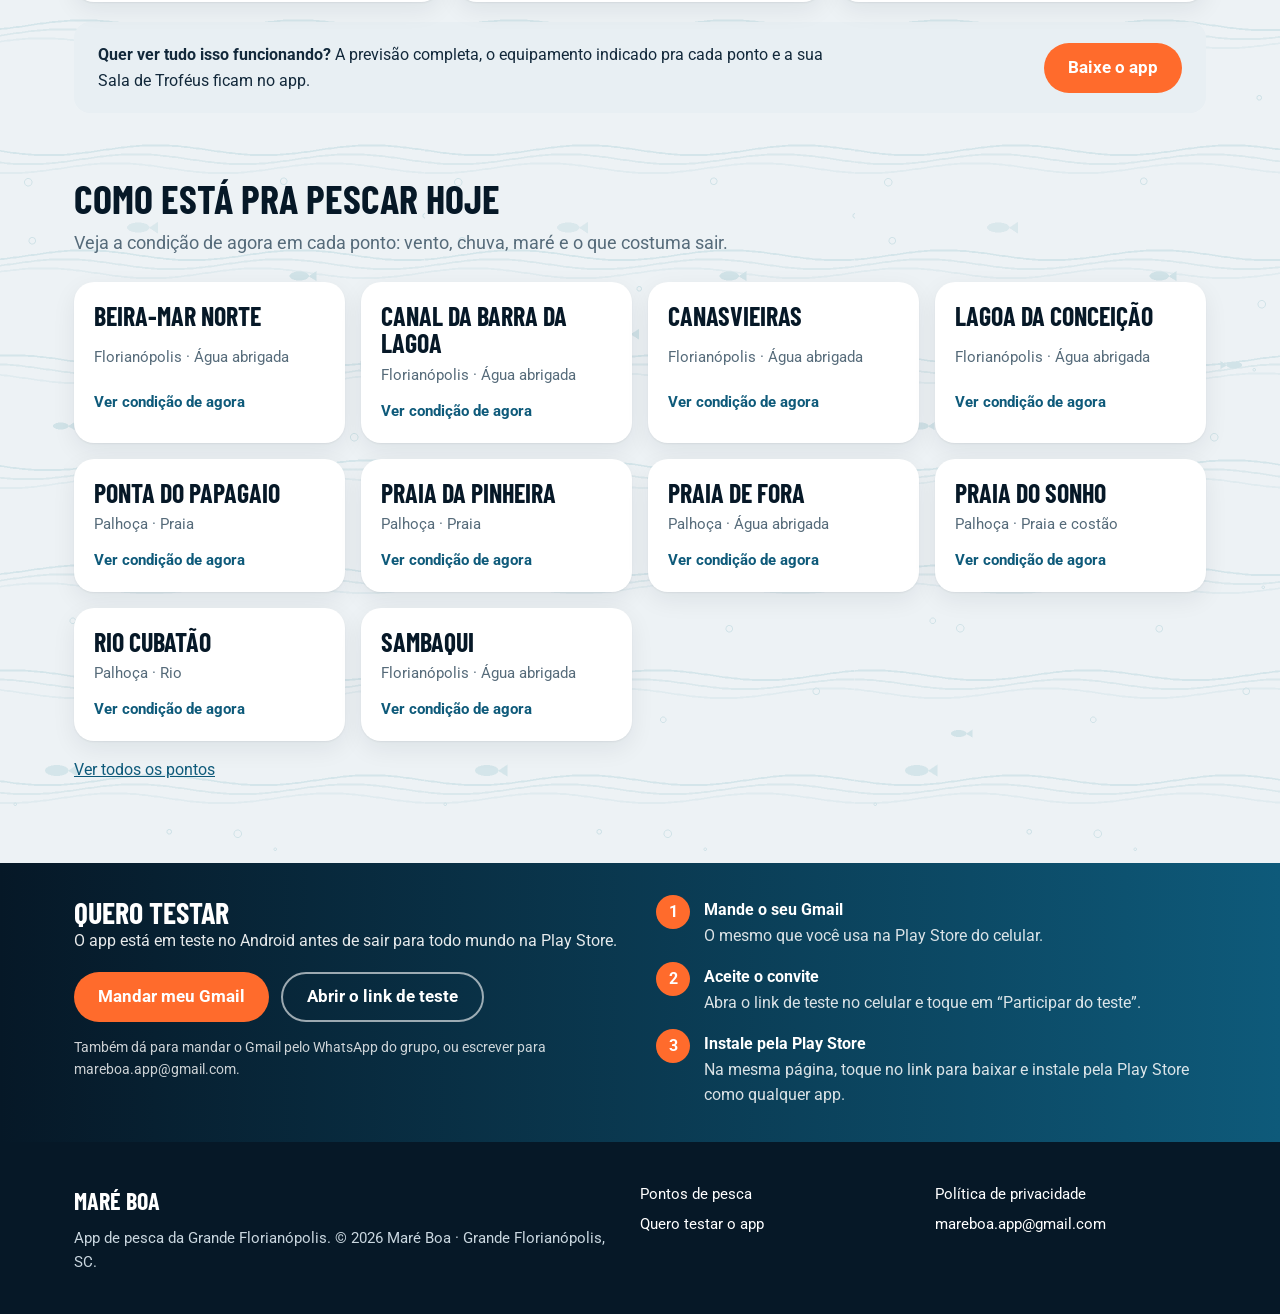
==== commit 0522a81e: "Tira a secao de seguranca e o link do menu" ====
--- a/index.html
+++ b/index.html
@@ -60,6 +60,15 @@
 .testar .note { font-size: 14px; opacity: .8; margin: 14px 0 0; }
 @media (max-width: 860px) { .band .testar { grid-template-columns: minmax(0, 1fr); gap: 20px; } }
 
+.trust { list-style: none; margin: 0; padding: 8px; display: grid; grid-template-columns: repeat(4, minmax(0, 1fr)); background: var(--surface); border-radius: 20px; box-shadow: 0 1px 2px rgba(6,24,39,.06), 0 8px 24px rgba(6,24,39,.07); }
+.trust li { display: flex; gap: 12px; align-items: flex-start; padding: 16px; }
+.trust li + li { border-left: 1px solid var(--border); }
+.trust b { display: block; color: var(--primary-dark); font-size: 16px; }
+.trust span { display: block; color: var(--soft); font-size: 14px; line-height: 1.45; margin-top: 2px; }
+.ico.sm { width: 38px; height: 38px; margin: 0; flex: 0 0 auto; }
+.ico.sm svg { width: 20px; height: 20px; }
+@media (max-width: 900px) { .trust { grid-template-columns: repeat(2, minmax(0, 1fr)); } .trust li + li { border-left: 0; } .trust li:nth-child(n+3) { border-top: 1px solid var(--border); } .trust li:nth-child(even) { border-left: 1px solid var(--border); } }
+@media (max-width: 560px) { .trust { grid-template-columns: minmax(0, 1fr); } .trust li:nth-child(even) { border-left: 0; } .trust li + li { border-top: 1px solid var(--border); } }
 .safe { display: grid; grid-template-columns: repeat(4, minmax(0, 1fr)); gap: 16px; }
 @media (max-width: 900px) { .safe { grid-template-columns: repeat(2, minmax(0, 1fr)); } }
 @media (max-width: 560px) { .safe { grid-template-columns: minmax(0, 1fr); } }
@@ -91,7 +100,7 @@
 
 <header class="bar"><div class="wrap">
   <a class="logo" href="/" aria-label="Maré Boa">MAR<svg class="e-onda" viewBox="0 0 18 22" fill="none" stroke="currentColor" stroke-width="3.6" stroke-linecap="round" aria-hidden="true"><path d="M8.5 -2.5 12 -6"/><path d="M1.5 3c2.6-2.2 5-.1 7.5 0s4.9-2.2 7.5 0M1.5 11c2.6-2.2 5-.1 7.5 0s4.9-2.2 7.5 0M1.5 19c2.6-2.2 5-.1 7.5 0s4.9-2.2 7.5 0"/></svg><span class="logo-boa">BOA</span></a>
-  <nav class="menu"><a href="#app">O app</a><a href="/pontos/">Pontos de pesca</a><a href="#seguro">É seguro?</a><a class="btn btn-accent" href="#testar">Quero testar</a></nav>
+  <nav class="menu"><a href="#app">O app</a><a href="/pontos/">Pontos de pesca</a><a class="btn btn-accent" href="#testar">Quero testar</a></nav>
 </div></header>
 
 <section class="hero home-hero"><div class="wrap">
@@ -177,16 +186,6 @@
   </ol>
 </div></section>
 
-<section class="wrap section" id="seguro" style="padding-bottom:56px">
-  <h2>É seguro?</h2>
-  <div class="safe">
-    <div class="feature"><i class="ico"><svg viewBox="0 0 24 24" fill="none" stroke="currentColor" stroke-width="1.8" stroke-linecap="round" stroke-linejoin="round" aria-hidden="true"><path d="M4 9h16l-1-4H5L4 9zM5 9v10h14V9M10 19v-5h4v5"/></svg></i><b>Vem da Play Store</b><span>Você instala pela loja oficial do Google, nunca por arquivo mandado no WhatsApp.</span></div>
-    <div class="feature"><i class="ico"><svg viewBox="0 0 24 24" fill="none" stroke="currentColor" stroke-width="1.8" stroke-linecap="round" stroke-linejoin="round" aria-hidden="true"><path d="M12 21s-7-6.5-7-11.5a7 7 0 0 1 11-5.7M19 9.5c0 5-7 11.5-7 11.5M3 3l18 18"/></svg></i><b>Não usa sua localização</b><span>O app não pede o GPS do celular.</span></div>
-    <div class="feature"><i class="ico"><svg viewBox="0 0 24 24" fill="none" stroke="currentColor" stroke-width="1.8" stroke-linecap="round" stroke-linejoin="round" aria-hidden="true"><circle cx="12" cy="12" r="9"/><path d="M8 12l3 3 5-6"/></svg></i><b>Gratuito e sem anúncios</b><span>Nada para pagar e nenhuma propaganda.</span></div>
-    <div class="feature"><i class="ico"><svg viewBox="0 0 24 24" fill="none" stroke="currentColor" stroke-width="1.8" stroke-linecap="round" stroke-linejoin="round" aria-hidden="true"><rect x="5" y="11" width="14" height="9" rx="2"/><path d="M8 11V8a4 4 0 0 1 8 0v3"/></svg></i><b>Seus dados</b><span>Só o e-mail para a conta, e dá para apagar a conta quando quiser. Veja a <a href="privacidade/">política de privacidade</a>.</span></div>
-  </div>
-</section>
-
 <footer><div class="wrap">
   <div><strong>MARÉ BOA</strong><p>App de pesca da Grande Florianópolis. © 2026 Maré Boa · Grande Florianópolis, SC.</p></div>
   <div><a href="/pontos/">Pontos de pesca</a><a href="#testar">Quero testar o app</a></div>
